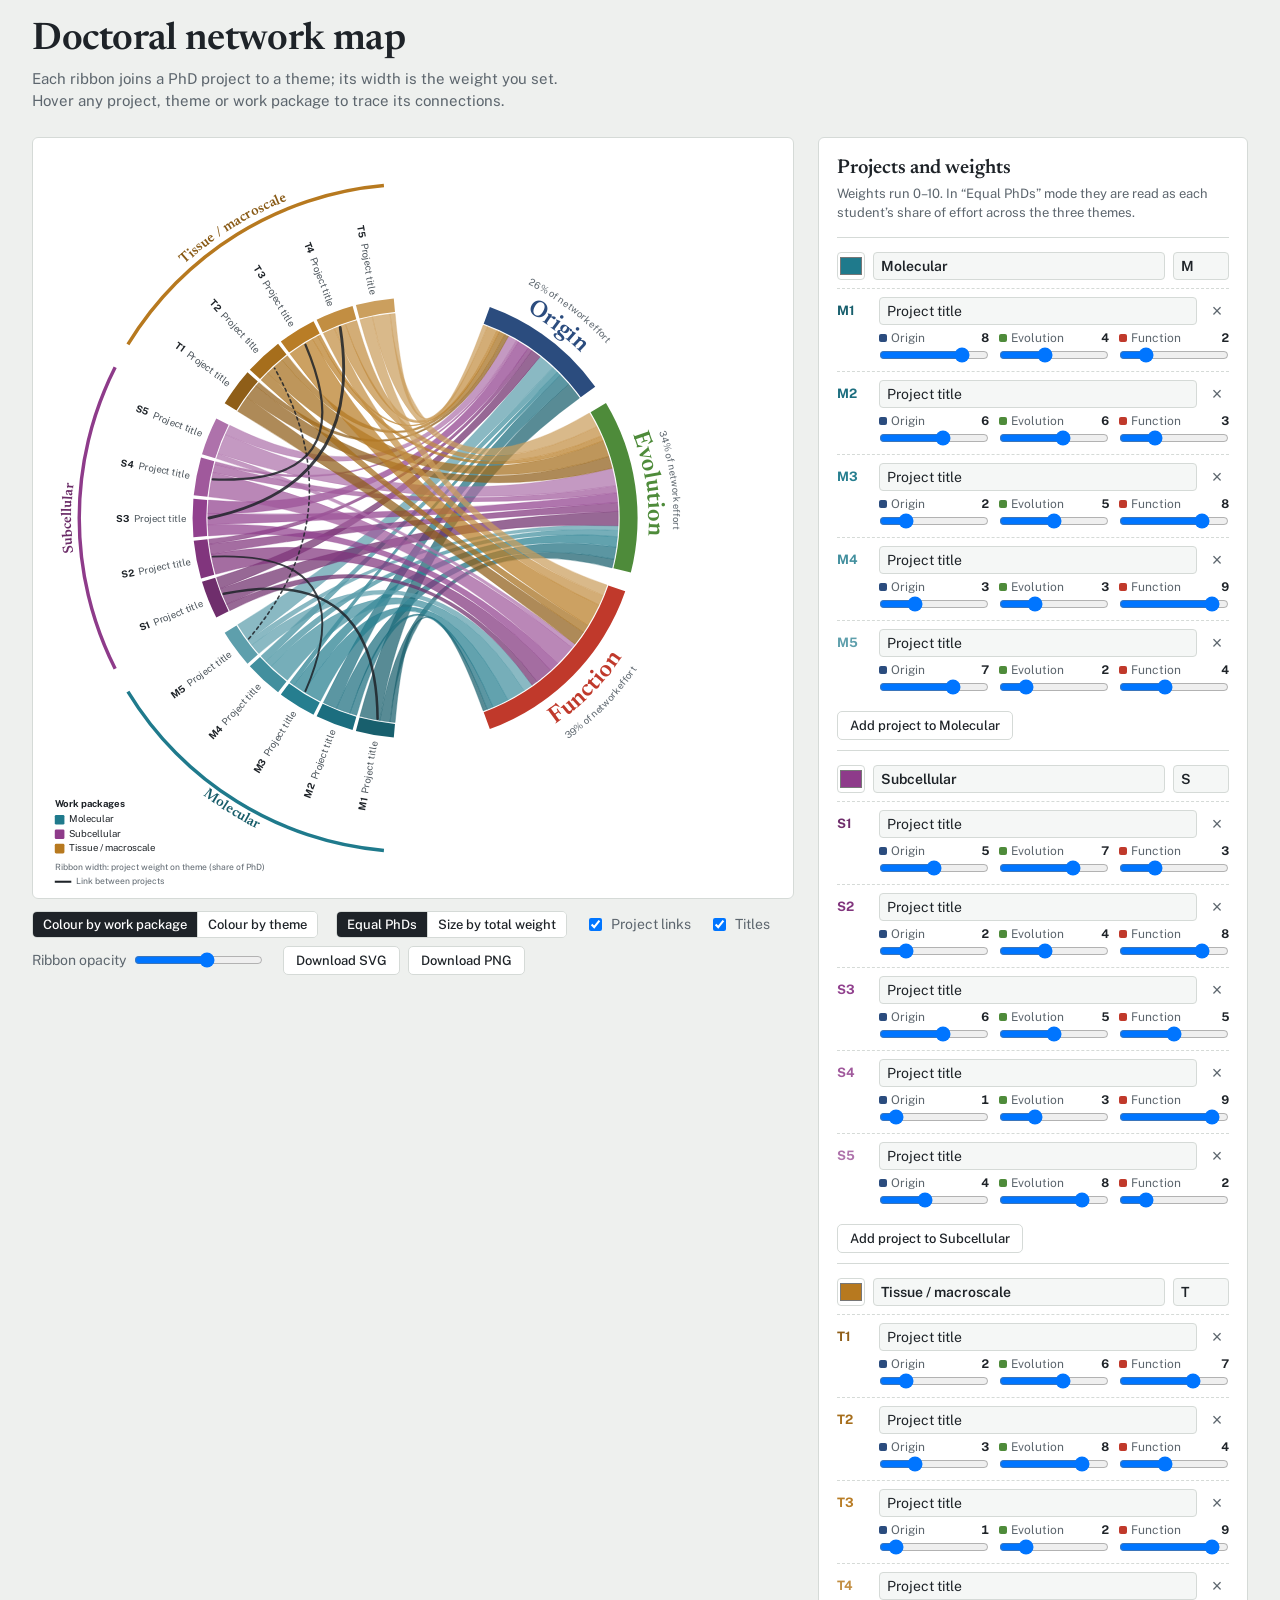
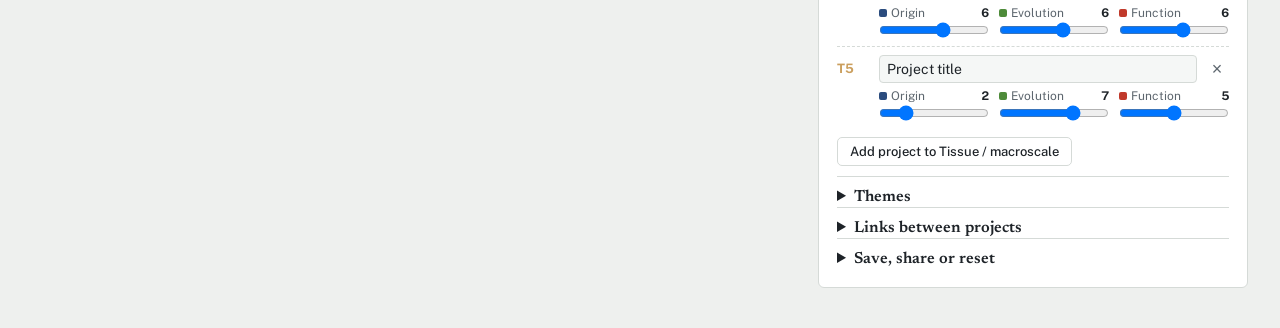
==== index.html @ f15df72b "Add PhD network map" ====
<!doctype html>
<html lang="en">
<head>
<meta charset="utf-8">
<meta name="viewport" content="width=device-width, initial-scale=1, viewport-fit=cover">
<title>Doctoral network map</title>
<link rel="preconnect" href="https://fonts.googleapis.com">
<link rel="preconnect" href="https://fonts.gstatic.com" crossorigin>
<link href="https://fonts.googleapis.com/css2?family=Newsreader:opsz,wght@6..72,500;6..72,600&family=Public+Sans:wght@400;500;600;700&display=swap" rel="stylesheet">
<style>
:root{
  box-sizing:border-box;
  padding-top:env(safe-area-inset-top,0px);
  padding-bottom:env(safe-area-inset-bottom,0px);
  --bg:#EEF0EE; --panel:#FFFFFF; --ink:#1E2328; --muted:#5D666E; --line:#D5DAD7;
  --field:#F5F7F6; --accent:#0E6E78; --plate:#FFFFFF;
  --sans:"Public Sans",system-ui,-apple-system,"Segoe UI",Arial,sans-serif;
  --serif:"Newsreader",Georgia,"Times New Roman",serif;
}
@media (prefers-color-scheme: dark){
  :root:not([data-theme="light"]){
    --bg:#15191C; --panel:#1E2428; --ink:#E7ECEA; --muted:#9AA5A8; --line:#343D42;
    --field:#262D32; --accent:#5FC2CB;
  }
}
:root[data-theme="dark"]{
  --bg:#15191C; --panel:#1E2428; --ink:#E7ECEA; --muted:#9AA5A8; --line:#343D42;
  --field:#262D32; --accent:#5FC2CB;
}
html{scroll-padding-top:env(safe-area-inset-top,0px)}
*,*::before,*::after{box-sizing:inherit}
body{margin:0;background:var(--bg);color:var(--ink);font:15px/1.5 var(--sans)}
.wrap{max-width:1500px;margin:0 auto;padding:20px clamp(12px,3vw,32px) 40px;
  display:grid;grid-template-columns:minmax(0,1fr) 430px;gap:24px;align-items:start}
@media (max-width:1050px){.wrap{grid-template-columns:minmax(0,1fr)}}
header{grid-column:1/-1;display:flex;flex-wrap:wrap;align-items:end;justify-content:space-between;gap:12px 24px}
h1{font:600 clamp(26px,3.4vw,38px)/1.1 var(--serif);margin:0;letter-spacing:-.01em}
header p{margin:6px 0 0;color:var(--muted);max-width:62ch}
.figure-col{position:sticky;top:calc(12px + env(safe-area-inset-top,0px))}
@media (max-width:1050px){.figure-col{position:static}}
.plate{background:var(--plate);border:1px solid var(--line);border-radius:6px;padding:8px;color:#1E2328}
.plate svg{display:block;width:100%;height:auto;max-height:calc(100vh - 150px)}
@media (max-width:1050px){.plate svg{max-height:none}}
.toolbar{display:flex;flex-wrap:wrap;gap:8px 18px;align-items:center;margin-top:12px;font-size:14px}
.seg{display:inline-flex;border:1px solid var(--line);border-radius:5px;overflow:hidden}
.seg button{border:0;background:var(--panel);color:var(--ink);padding:5px 10px;font:500 13px var(--sans);cursor:pointer}
.seg button+button{border-left:1px solid var(--line)}
.seg button[aria-pressed="true"]{background:var(--ink);color:var(--panel)}
.toolbar label{display:inline-flex;align-items:center;gap:6px;color:var(--muted)}
.btn{border:1px solid var(--line);background:var(--panel);color:var(--ink);border-radius:5px;padding:6px 12px;font:500 13px var(--sans);cursor:pointer}
.btn:hover{border-color:var(--ink)}
.btn.primary{background:var(--ink);color:var(--panel);border-color:var(--ink)}
button:focus-visible,input:focus-visible,select:focus-visible,textarea:focus-visible{outline:2px solid var(--accent);outline-offset:2px}

aside{background:var(--panel);border:1px solid var(--line);border-radius:6px;padding:18px}
aside h2{font:600 20px/1.2 var(--serif);margin:0 0 4px}
aside .hint{color:var(--muted);font-size:13px;margin:0 0 14px}
.wp{border-top:1px solid var(--line);padding:14px 0 6px}
.wp-head{display:grid;grid-template-columns:28px 1fr 56px;gap:8px;align-items:center;margin-bottom:8px}
input[type=color]{width:28px;height:28px;padding:0;border:1px solid var(--line);border-radius:4px;background:none;cursor:pointer}
input[type=text],select,textarea{width:100%;background:var(--field);border:1px solid var(--line);color:var(--ink);border-radius:4px;padding:5px 7px;font:14px var(--sans)}
.wp-head input[type=text]{font-weight:600}
.proj{display:grid;grid-template-columns:34px 1fr 24px;gap:4px 8px;align-items:center;padding:8px 0;border-top:1px dashed var(--line)}
.proj .code{font-weight:700;font-size:13px}
.proj .x{border:0;background:none;color:var(--muted);cursor:pointer;font-size:18px;line-height:1;padding:0}
.proj .x:hover{color:var(--ink)}
.weights{grid-column:2/4;display:grid;grid-template-columns:repeat(3,1fr);gap:10px}
.w{display:grid;grid-template-columns:1fr auto;align-items:center;gap:0 6px;font-size:12px;color:var(--muted)}
.w input{grid-column:1/-1;width:100%;margin:0}
.w b{color:var(--ink);font-variant-numeric:tabular-nums}
.w .sw{display:inline-block;width:8px;height:8px;border-radius:2px;margin-right:4px;vertical-align:0}
.add{margin:8px 0 4px}
details{border-top:1px solid var(--line);padding:12px 0 2px}
summary{cursor:pointer;font:600 16px var(--serif)}
.themes{display:grid;gap:8px;margin-top:10px}
.themes .row{display:grid;grid-template-columns:28px 1fr;gap:8px;align-items:center}
.links{display:grid;gap:8px;margin-top:10px}
.links .row{display:grid;grid-template-columns:1fr 1fr 64px 24px;gap:6px;align-items:center}
.links .row input[type=range]{width:100%}
textarea{min-height:110px;font:12px/1.4 ui-monospace,Menlo,Consolas,monospace;margin-top:8px}
.actions{display:flex;flex-wrap:wrap;gap:8px;margin-top:10px}
.note{font-size:13px;color:var(--muted);min-height:1.4em;margin-top:6px}

#tip{position:fixed;pointer-events:none;background:#1E2328;color:#fff;font:13px/1.4 var(--sans);padding:6px 9px;border-radius:4px;opacity:0;transition:opacity .12s;z-index:9;max-width:260px}
#fig .rib,#fig .link{transition:opacity .15s}
#fig.focus .rib{opacity:.06!important}
#fig.focus .rib.on{opacity:.92!important}
#fig.focus .link{opacity:.1}
#fig.focus .link.on{opacity:1}
#fig.focus .trk{opacity:.35}
#fig.focus .trk.on{opacity:1}
#fig [data-p],#fig [data-t],#fig [data-wp]{cursor:pointer}
@media (prefers-reduced-motion:reduce){#fig .rib,#fig .link,#tip{transition:none}}
</style>
</head>
<body>
<div class="wrap">
  <header>
    <div>
      <h1 id="h1">Doctoral network map</h1>
      <p>Each ribbon joins a PhD project to a theme; its width is the weight you set. Hover any project, theme or work package to trace its connections.</p>
    </div>
  </header>

  <div class="figure-col">
    <div class="plate"><svg id="fig" viewBox="-540 -540 1080 1080" role="img" aria-label="Circular map of PhD projects, work packages and themes"></svg></div>
    <div class="toolbar">
      <span class="seg" role="group" aria-label="Colour ribbons by">
        <button data-color="wp">Colour by work package</button><button data-color="theme">Colour by theme</button>
      </span>
      <span class="seg" role="group" aria-label="Project arc size">
        <button data-size="equal" title="Every PhD gets the same arc; weights become shares">Equal PhDs</button><button data-size="total" title="Arc length grows with total weight">Size by total weight</button>
      </span>
      <label><input type="checkbox" id="optLinks"> Project links</label>
      <label><input type="checkbox" id="optTitles"> Titles</label>
      <label>Ribbon opacity <input type="range" id="optOpacity" min="0.3" max="1" step="0.05"></label>
      <span class="actions" style="margin:0">
        <button class="btn" id="dlSvg" hidden>Download SVG</button>
        <button class="btn" id="dlPng" hidden>Download PNG</button>
      </span>
    </div>
    <div class="note" id="dlNote"></div>
  </div>

  <aside>
    <h2>Projects and weights</h2>
    <p class="hint">Weights run 0–10. In “Equal PhDs” mode they are read as each student’s share of effort across the three themes.</p>
    <div id="wps"></div>

    <details>
      <summary>Themes</summary>
      <div class="themes" id="themes"></div>
    </details>

    <details>
      <summary>Links between projects</summary>
      <p class="hint" style="margin-top:8px">Shared methods, co-supervision or data exchange. Drawn as dark lines across the circle.</p>
      <div class="links" id="links"></div>
      <button class="btn add" id="addLink">Add link</button>
    </details>

    <details>
      <summary>Save, share or reset</summary>
      <p class="hint" style="margin-top:8px">Your edits are kept in this browser. To move them elsewhere, copy the settings below and paste them into another copy.</p>
      <textarea id="json" spellcheck="false" aria-label="Settings as JSON"></textarea>
      <div class="actions">
        <button class="btn" id="copyJson">Copy settings</button>
        <button class="btn primary" id="loadJson">Load pasted settings</button>
        <button class="btn" id="reset">Reset to example</button>
      </div>
      <div class="note" id="jsonNote"></div>
    </details>
  </aside>
</div>
<div id="tip"></div>

<script>
(function(){
const KEY='phd-network-map-v1';
let uid=0; const nid=p=>p+(Date.now().toString(36))+(uid++);

function example(){
  const wps=[
    {id:'wpM',name:'Molecular',code:'M',color:'#1F7A8C'},
    {id:'wpS',name:'Subcellular',code:'S',color:'#8E3B8A'},
    {id:'wpT',name:'Tissue / macroscale',code:'T',color:'#B7791F'}
  ];
  const W={wpM:[[8,4,2],[6,6,3],[2,5,8],[3,3,9],[7,2,4]],
           wpS:[[5,7,3],[2,4,8],[6,5,5],[1,3,9],[4,8,2]],
           wpT:[[2,6,7],[3,8,4],[1,2,9],[6,6,6],[2,7,5]]};
  const projects=[];
  wps.forEach(wp=>W[wp.id].forEach((w,i)=>projects.push({id:wp.id+'p'+i,wp:wp.id,title:'Project title',w:w.slice()})));
  const L=[['wpMp0','wpSp0',6],['wpMp2','wpSp1',4],['wpSp2','wpTp3',7],['wpMp4','wpTp1',3],['wpSp3','wpTp2',5]];
  return {
    themes:[{name:'Origin',color:'#2B4C7E'},{name:'Evolution',color:'#4E8B3A'},{name:'Function',color:'#C0392B'}],
    wps, projects,
    links:L.map((l,i)=>({id:'l'+i,a:l[0],b:l[1],s:l[2]})),
    opts:{colorBy:'wp',sizing:'equal',showLinks:true,showTitles:true,opacity:0.72}
  };
}
function load(){try{const s=localStorage.getItem(KEY);if(s){const o=JSON.parse(s);if(valid(o))return o;}}catch(e){}return example();}
function valid(o){return o&&Array.isArray(o.themes)&&o.themes.length===3&&Array.isArray(o.wps)&&Array.isArray(o.projects)&&Array.isArray(o.links)&&o.opts;}
let S=load();
function save(){try{localStorage.setItem(KEY,JSON.stringify(S));}catch(e){}}

const esc=s=>String(s).replace(/[&<>"']/g,c=>({'&':'&amp;','<':'&lt;','>':'&gt;','"':'&quot;',"'":'&#39;'}[c]));
const rad=d=>d*Math.PI/180;
const pt=(a,r)=>[r*Math.sin(a),-r*Math.cos(a)];
const f=n=>n.toFixed(2);

function shade(hex,t){ // t in [-1,1]: negative darker, positive lighter
  const n=parseInt(hex.slice(1),16);let r=n>>16,g=n>>8&255,b=n&255;
  const m=t<0?0:255,k=Math.abs(t);
  r=Math.round(r+(m-r)*k);g=Math.round(g+(m-g)*k);b=Math.round(b+(m-b)*k);
  return '#'+((1<<24)+(r<<16)+(g<<8)+b).toString(16).slice(1);
}
function codeOf(p){const wp=S.wps.find(w=>w.id===p.wp);const list=S.projects.filter(q=>q.wp===p.wp);return (wp?wp.code:'?')+(list.indexOf(p)+1);}
function projColor(p){const list=S.projects.filter(q=>q.wp===p.wp);const i=list.indexOf(p),n=list.length;const wp=S.wps.find(w=>w.id===p.wp);
  const t=n>1?(-0.22+0.5*i/(n-1)):0;return shade(wp.color,t);}

function annulus(a0,a1,r0,r1){
  const L=(a1-a0)>Math.PI?1:0;const p0=pt(a0,r1),p1=pt(a1,r1),p2=pt(a1,r0),p3=pt(a0,r0);
  return `M${f(p0[0])},${f(p0[1])}A${r1},${r1} 0 ${L} 1 ${f(p1[0])},${f(p1[1])}L${f(p2[0])},${f(p2[1])}A${r0},${r0} 0 ${L} 0 ${f(p3[0])},${f(p3[1])}Z`;
}
function ribbon(r,s0,s1,t0,t1){
  const a=pt(s0,r),b=pt(s1,r),c=pt(t0,r),d=pt(t1,r);
  const Ls=(s1-s0)>Math.PI?1:0,Lt=(t1-t0)>Math.PI?1:0;
  return `M${f(a[0])},${f(a[1])}A${r},${r} 0 ${Ls} 1 ${f(b[0])},${f(b[1])}Q0,0 ${f(c[0])},${f(c[1])}A${r},${r} 0 ${Lt} 1 ${f(d[0])},${f(d[1])}Q0,0 ${f(a[0])},${f(a[1])}Z`;
}
function arcPath(a0,a1,r){ // for textPath; flips on lower half so text reads upright
  const mid=(a0+a1)/2;const flip=mid>Math.PI/2&&mid<Math.PI*1.5;
  const L=(a1-a0)>Math.PI?1:0;
  if(!flip){const p=pt(a0,r),q=pt(a1,r);return {d:`M${f(p[0])},${f(p[1])}A${r},${r} 0 ${L} 1 ${f(q[0])},${f(q[1])}`,flip};}
  const p=pt(a1,r),q=pt(a0,r);return {d:`M${f(p[0])},${f(p[1])}A${r},${r} 0 ${L} 0 ${f(q[0])},${f(q[1])}`,flip};
}

/* ---------- figure ---------- */
const R=300, TRK=20;
const FONT='Public Sans, Helvetica, Arial, sans-serif', SERIF='Newsreader, Georgia, serif';
function build(){
  const O=S.opts, T=S.themes;
  const projs=[];S.wps.forEach(wp=>S.projects.filter(p=>p.wp===wp.id).forEach(p=>projs.push(p)));
  // values per project per theme
  const vals=projs.map(p=>{const s=p.w.reduce((a,b)=>a+b,0);
    return O.sizing==='equal'?p.w.map(x=>s>0?x/s:0):p.w.slice();});
  const sizes=projs.map((p,i)=>{const s=vals[i].reduce((a,b)=>a+b,0);return s;});
  const mean=sizes.length?sizes.reduce((a,b)=>a+b,0)/sizes.length:1;
  const disp=sizes.map(s=>O.sizing==='equal'?1:Math.max(s,0.15*(mean||1)));

  // project side: 185°→355°
  const P0=rad(185),P1=rad(355),pg=rad(0.9),wg=rad(4.5);
  const nW=S.wps.filter(w=>projs.some(p=>p.wp===w.id)).length;
  let gaps=0;projs.forEach((p,i)=>{if(i>0)gaps+=(p.wp!==projs[i-1].wp)?wg:pg;});
  const kp=projs.length?(P1-P0-gaps)/disp.reduce((a,b)=>a+b,0):0;
  let a=P0;const pa=[];
  projs.forEach((p,i)=>{if(i>0)a+=(p.wp!==projs[i-1].wp)?wg:pg;pa.push([a,a+disp[i]*kp]);a+=disp[i]*kp;});

  // theme side: 20°→160°
  const T0=rad(20),T1=rad(160),tg=rad(5);
  const tTot=[0,1,2].map(j=>vals.reduce((s,v)=>s+v[j],0));
  const tDisp=tTot.map(x=>Math.max(x,0.05*(tTot.reduce((a,b)=>a+b,0)||1)));
  const kt=(T1-T0-2*tg)/tDisp.reduce((a,b)=>a+b,0);
  let b=T0;const ta=tDisp.map(x=>{const r=[b,b+x*kt];b+=x*kt+tg;return r;});
  const kts=tTot.map((x,j)=>x>0?(ta[j][1]-ta[j][0])/x:0);

  let out=`<rect x="-540" y="-540" width="1080" height="1080" fill="#FFFFFF"/>`;
  // ribbons: within a project, go Function→Origin (reverse) ; within a theme, last project first
  const tCur=ta.map(x=>x[0]);
  const ribs=[];
  // theme positions: iterate projects in reverse
  const tPos={};
  for(let i=projs.length-1;i>=0;i--){for(let j=0;j<3;j++){const v=vals[i][j];if(v<=0)continue;const w=v*kts[j];tPos[i+'_'+j]=[tCur[j],tCur[j]+w];tCur[j]+=w;}}
  projs.forEach((p,i)=>{
    const sz=sizes[i]; const span=pa[i][1]-pa[i][0];
    const ks=sz>0?(O.sizing==='equal'?span:span*Math.min(1,sz/disp[i]))/sz:0;
    let s=pa[i][0];
    for(let j=2;j>=0;j--){const v=vals[i][j];if(v<=0)continue;const w=v*ks;
      const t=tPos[i+'_'+j];
      const col=O.colorBy==='wp'?projColor(p):T[j].color;
      ribs.push(`<path class="rib" data-p="${p.id}" data-t="${j}" data-wpr="${p.wp}" data-r="${i}_${j}" d="${ribbon(R-2,s,s+w,t[0],t[1])}" fill="${col}" fill-opacity="${O.opacity}" stroke="${col}" stroke-opacity="${Math.min(1,O.opacity+0.15)}" stroke-width="0.5"/>`);
      s+=w;}
  });
  out+=`<g>${ribs.join('')}</g>`;

  // links
  if(O.showLinks){
    const mid={};projs.forEach((p,i)=>mid[p.id]=(pa[i][0]+pa[i][1])/2);
    out+='<g fill="none">'+S.links.filter(l=>mid[l.a]!=null&&mid[l.b]!=null&&l.a!==l.b).map(l=>{
      const p=pt(mid[l.a],R-4),q=pt(mid[l.b],R-4),m=(mid[l.a]+mid[l.b])/2,c=pt(m,R*0.28);
      return `<path class="link" data-l="${l.id}" data-pa="${l.a}" data-pb="${l.b}" d="M${f(p[0])},${f(p[1])}Q${f(c[0])},${f(c[1])} ${f(q[0])},${f(q[1])}" stroke="#1E2328" stroke-width="${f(1+l.s*0.45)}" stroke-linecap="round" stroke-dasharray="${l.s<4?'4 5':'none'}" opacity="0.85"/>`;}).join('')+'</g>';
  }

  // project tracks + labels
  projs.forEach((p,i)=>{
    const [a0,a1]=pa[i];const col=projColor(p);const m=(a0+a1)/2;
    out+=`<path class="trk" data-p="${p.id}" d="${annulus(a0,a1,R,R+TRK)}" fill="${col}"/>`;
    const deg=m*180/Math.PI;const left=m>Math.PI;
    const title=p.title.length>28?p.title.slice(0,27)+'…':p.title;
    const txt=`<tspan font-weight="700">${esc(codeOf(p))}</tspan>${O.showTitles&&title?`<tspan dx="7" fill="#4A535A">${esc(title)}</tspan>`:''}`;
    out+=`<text data-p="${p.id}" transform="rotate(${f(deg-90)}) translate(${R+TRK+10},0)${left?' rotate(180)':''}" text-anchor="${left?'end':'start'}" dominant-baseline="central" font-family="${FONT}" font-size="14" fill="#1E2328">${txt}</text>`;
  });
  // WP brackets
  S.wps.forEach((wp,k)=>{
    const idx=projs.map((p,i)=>p.wp===wp.id?i:-1).filter(i=>i>=0);if(!idx.length)return;
    const a0=pa[idx[0]][0],a1=pa[idx[idx.length-1]][1];const rb=O.showTitles?482:395;
    out+=`<path class="trk" data-wp="${wp.id}" d="${annulus(a0,a1,rb,rb+5)}" fill="${wp.color}"/>`;
    const ap=arcPath(a0,a1,rb+(arcPath(a0,a1,rb).flip?22:14));
    out+=`<path id="wpl${k}" d="${ap.d}" fill="none"/><text data-wp="${wp.id}" font-family="${SERIF}" font-size="21" font-weight="600" fill="${shade(wp.color,-0.25)}"><textPath href="#wpl${k}" startOffset="50%" text-anchor="middle">${esc(wp.name)}</textPath></text>`;
  });
  // theme tracks
  ta.forEach(([a0,a1],j)=>{
    out+=`<path class="trk" data-t="${j}" d="${annulus(a0,a1,R,R+TRK+6)}" fill="${T[j].color}"/>`;
    const ap=arcPath(a0,a1,R+TRK+(arcPath(a0,a1,1).flip?44:22));
    out+=`<path id="thl${j}" d="${ap.d}" fill="none"/><text data-t="${j}" font-family="${SERIF}" font-size="34" font-weight="600" fill="${T[j].color}"><textPath href="#thl${j}" startOffset="50%" text-anchor="middle">${esc(T[j].name)}</textPath></text>`;
    // share label
    const tot=tTot.reduce((x,y)=>x+y,0);
    const ap2=arcPath(a0,a1,R+TRK+(arcPath(a0,a1,1).flip?72:58));
    out+=`<path id="ths${j}" d="${ap2.d}" fill="none"/><text font-family="${FONT}" font-size="14" fill="#5D666E"><textPath href="#ths${j}" startOffset="50%" text-anchor="middle">${tot?Math.round(100*tTot[j]/tot):0}% of network effort</textPath></text>`;
  });
  // legend
  let ly=420;
  out+=`<g font-family="${FONT}" font-size="14" fill="#1E2328">`;
  out+=`<text x="-520" y="${ly}" font-weight="700">${O.colorBy==='wp'?'Work packages':'Themes'}</text>`;
  (O.colorBy==='wp'?S.wps.map(w=>[w.color,w.name]):T.map(t=>[t.color,t.name])).forEach((it,i)=>{
    const y=ly+22+i*21;out+=`<rect x="-520" y="${y-11}" width="14" height="14" rx="2" fill="${it[0]}"/><text x="-499" y="${y}">${esc(it[1])}</text>`;});
  const ny=ly+22+3*21+6;
  out+=`<text x="-520" y="${ny}" fill="#5D666E" font-size="12.5">Ribbon width: project weight on theme${O.sizing==='equal'?' (share of PhD)':''}</text>`;
  if(O.showLinks&&S.links.length)out+=`<line x1="-520" x2="-496" y1="${ny+17}" y2="${ny+17}" stroke="#1E2328" stroke-width="3"/><text x="-489" y="${ny+21}" fill="#5D666E" font-size="12.5">Link between projects</text>`;
  out+='</g>';
  return out;
}
const fig=document.getElementById('fig');
function draw(){fig.innerHTML=build();}

/* ---------- hover ---------- */
const tip=document.getElementById('tip');
function clearFocus(){fig.classList.remove('focus');fig.querySelectorAll('.on').forEach(e=>e.classList.remove('on'));tip.style.opacity=0;}
fig.addEventListener('mouseover',e=>{
  const el=e.target.closest('[data-p],[data-t],[data-wp],[data-l]');if(!el){clearFocus();return;}
  clearFocus();fig.classList.add('focus');
  const on=sel=>fig.querySelectorAll(sel).forEach(x=>x.classList.add('on'));
  let html='';
  if(el.classList.contains('rib')){
    const p=S.projects.find(q=>q.id===el.dataset.p),j=+el.dataset.t,s=p.w.reduce((a,b)=>a+b,0);
    el.classList.add('on');on(`.trk[data-p="${p.id}"]`);on(`.trk[data-t="${j}"]`);
    html=`<b>${esc(codeOf(p))}</b> ${esc(p.title)}<br>${esc(S.themes[j].name)}: weight ${p.w[j]} (${s?Math.round(100*p.w[j]/s):0}% of this PhD)`;
  }else if(el.dataset.l){
    const l=S.links.find(x=>x.id===el.dataset.l);el.classList.add('on');on(`.trk[data-p="${l.a}"],.trk[data-p="${l.b}"]`);
    const A=S.projects.find(q=>q.id===l.a),B=S.projects.find(q=>q.id===l.b);
    html=`Link <b>${esc(codeOf(A))}</b> – <b>${esc(codeOf(B))}</b>, strength ${l.s}`;
  }else if(el.dataset.p){
    const id=el.dataset.p,p=S.projects.find(q=>q.id===id);
    on(`[data-p="${id}"]`);on(`.link[data-pa="${id}"],.link[data-pb="${id}"]`);
    S.links.forEach(l=>{if(l.a===id)on(`.trk[data-p="${l.b}"]`);if(l.b===id)on(`.trk[data-p="${l.a}"]`);});
    html=`<b>${esc(codeOf(p))}</b> ${esc(p.title)}<br>`+S.themes.map((t,j)=>`${esc(t.name)} ${p.w[j]}`).join(', ');
  }else if(el.dataset.t!=null){
    const j=el.dataset.t;on(`[data-t="${j}"]`);fig.querySelectorAll(`.rib[data-t="${j}"]`).forEach(r=>on(`.trk[data-p="${r.dataset.p}"]`));
    html=`<b>${esc(S.themes[j].name)}</b>`;
  }else if(el.dataset.wp){
    const id=el.dataset.wp;on(`[data-wp="${id}"]`);on(`.rib[data-wpr="${id}"]`);S.projects.filter(p=>p.wp===id).forEach(p=>on(`.trk[data-p="${p.id}"]`));
    html=`<b>${esc(S.wps.find(w=>w.id===id).name)}</b>`;
  }
  if(html){tip.innerHTML=html;tip.style.opacity=1;}
});
fig.addEventListener('mousemove',e=>{const w=tip.offsetWidth;tip.style.left=Math.min(e.clientX+14,innerWidth-w-8)+'px';tip.style.top=(e.clientY+14)+'px';});
fig.addEventListener('mouseleave',clearFocus);

/* ---------- editor ---------- */
const wpsEl=document.getElementById('wps');
function renderEditor(){
  wpsEl.innerHTML=S.wps.map(wp=>{
    const ps=S.projects.filter(p=>p.wp===wp.id);
    return `<section class="wp" data-wpid="${wp.id}">
      <div class="wp-head">
        <input type="color" value="${wp.color}" data-k="wpcolor" aria-label="Colour for ${esc(wp.name)}">
        <input type="text" value="${esc(wp.name)}" data-k="wpname" aria-label="Work package name">
        <input type="text" value="${esc(wp.code)}" data-k="wpcode" maxlength="3" aria-label="Short code" title="Short code used for project labels">
      </div>
      ${ps.map((p,i)=>`<div class="proj" data-pid="${p.id}">
        <span class="code" style="color:${projColor(p)}">${esc(wp.code)}${i+1}</span>
        <input type="text" value="${esc(p.title)}" data-k="title" aria-label="Title of ${esc(wp.code)}${i+1}">
        <button class="x" data-k="del" aria-label="Remove ${esc(wp.code)}${i+1}" title="Remove project">×</button>
        <div class="weights">${S.themes.map((t,j)=>`<label class="w"><span><i class="sw" style="background:${t.color}"></i>${esc(t.name)}</span><b>${p.w[j]}</b><input type="range" min="0" max="10" step="1" value="${p.w[j]}" data-k="w" data-j="${j}"></label>`).join('')}</div>
      </div>`).join('')}
      <button class="btn add" data-k="add">Add project to ${esc(wp.name)}</button>
    </section>`;}).join('');
  document.getElementById('themes').innerHTML=S.themes.map((t,j)=>`<div class="row"><input type="color" value="${t.color}" data-tc="${j}" aria-label="Colour for ${esc(t.name)}"><input type="text" value="${esc(t.name)}" data-tn="${j}" aria-label="Theme name"></div>`).join('');
  renderLinks();syncToolbar();syncJson();
}
function projOptions(sel){
  return S.wps.map(wp=>`<optgroup label="${esc(wp.name)}">`+S.projects.filter(p=>p.wp===wp.id).map(p=>`<option value="${p.id}"${p.id===sel?' selected':''}>${esc(codeOf(p))}${p.title&&p.title!=='Project title'?' '+esc(p.title.slice(0,22)):''}</option>`).join('')+'</optgroup>').join('');
}
function renderLinks(){
  document.getElementById('links').innerHTML=S.links.length?S.links.map(l=>`<div class="row" data-lid="${l.id}">
    <select data-k="a" aria-label="From project">${projOptions(l.a)}</select>
    <select data-k="b" aria-label="To project">${projOptions(l.b)}</select>
    <input type="range" min="1" max="10" value="${l.s}" data-k="s" aria-label="Link strength" title="Strength ${l.s}">
    <button class="x btn" style="padding:2px 6px" data-k="dl" aria-label="Remove link">×</button></div>`).join(''):'<p class="hint" style="margin:0">No links yet. Add one to show a shared method or co-supervision.</p>';
}
function changed(redrawEditor){save();draw();if(redrawEditor)renderEditor();else syncJson();}

wpsEl.addEventListener('input',e=>{
  const t=e.target,k=t.dataset.k;const sec=t.closest('.wp');if(!sec)return;
  const wp=S.wps.find(w=>w.id===sec.dataset.wpid);
  if(k==='wpname')wp.name=t.value;
  else if(k==='wpcode')wp.code=t.value.trim()||'?';
  else if(k==='wpcolor')wp.color=t.value;
  else{const row=t.closest('.proj');const p=S.projects.find(q=>q.id===row.dataset.pid);
    if(k==='title')p.title=t.value;
    if(k==='w'){p.w[+t.dataset.j]=+t.value;t.previousElementSibling.textContent=t.value;}}
  changed(false);
});
wpsEl.addEventListener('change',e=>{const k=e.target.dataset.k;if(k==='wpcode'||k==='wpcolor'||k==='wpname')renderEditor();});
wpsEl.addEventListener('click',e=>{
  const t=e.target.closest('[data-k]');if(!t)return;const k=t.dataset.k;
  if(k==='add'){const wpid=t.closest('.wp').dataset.wpid;S.projects.push({id:nid('p'),wp:wpid,title:'Project title',w:[5,5,5]});changed(true);}
  if(k==='del'){const id=t.closest('.proj').dataset.pid;S.projects=S.projects.filter(p=>p.id!==id);S.links=S.links.filter(l=>l.a!==id&&l.b!==id);changed(true);}
});
document.getElementById('themes').addEventListener('input',e=>{
  const t=e.target;if(t.dataset.tn!=null)S.themes[+t.dataset.tn].name=t.value;if(t.dataset.tc!=null)S.themes[+t.dataset.tc].color=t.value;changed(false);});
document.getElementById('themes').addEventListener('change',()=>renderEditor());
const linksEl=document.getElementById('links');
linksEl.addEventListener('input',e=>{const t=e.target,row=t.closest('[data-lid]');if(!row)return;const l=S.links.find(x=>x.id===row.dataset.lid);
  if(t.dataset.k==='a')l.a=t.value;if(t.dataset.k==='b')l.b=t.value;if(t.dataset.k==='s'){l.s=+t.value;t.title='Strength '+t.value;}changed(false);});
linksEl.addEventListener('click',e=>{const t=e.target.closest('[data-k="dl"]');if(!t)return;const id=t.closest('[data-lid]').dataset.lid;S.links=S.links.filter(l=>l.id!==id);changed(true);});
document.getElementById('addLink').addEventListener('click',()=>{if(S.projects.length<2)return;S.links.push({id:nid('l'),a:S.projects[0].id,b:S.projects[S.projects.length-1].id,s:5});S.opts.showLinks=true;changed(true);});

/* ---------- toolbar ---------- */
function syncToolbar(){
  document.querySelectorAll('[data-color]').forEach(b=>b.setAttribute('aria-pressed',b.dataset.color===S.opts.colorBy));
  document.querySelectorAll('[data-size]').forEach(b=>b.setAttribute('aria-pressed',b.dataset.size===S.opts.sizing));
  document.getElementById('optLinks').checked=S.opts.showLinks;
  document.getElementById('optTitles').checked=S.opts.showTitles;
  document.getElementById('optOpacity').value=S.opts.opacity;
}
document.querySelectorAll('[data-color]').forEach(b=>b.addEventListener('click',()=>{S.opts.colorBy=b.dataset.color;syncToolbar();changed(false);}));
document.querySelectorAll('[data-size]').forEach(b=>b.addEventListener('click',()=>{S.opts.sizing=b.dataset.size;syncToolbar();changed(false);}));
document.getElementById('optLinks').addEventListener('change',e=>{S.opts.showLinks=e.target.checked;changed(false);});
document.getElementById('optTitles').addEventListener('change',e=>{S.opts.showTitles=e.target.checked;changed(false);});
document.getElementById('optOpacity').addEventListener('input',e=>{S.opts.opacity=+e.target.value;changed(false);});

/* ---------- JSON ---------- */
const jsonEl=document.getElementById('json'),jsonNote=document.getElementById('jsonNote');
function syncJson(){if(document.activeElement!==jsonEl)jsonEl.value=JSON.stringify(S,null,1);}
document.getElementById('copyJson').addEventListener('click',async()=>{
  jsonEl.value=JSON.stringify(S,null,1);
  try{await navigator.clipboard.writeText(jsonEl.value);jsonNote.textContent='Settings copied.';}
  catch(e){jsonEl.select();jsonNote.textContent='Select all text above and copy it.';}
});
document.getElementById('loadJson').addEventListener('click',()=>{
  try{const o=JSON.parse(jsonEl.value);if(!valid(o))throw 0;S=o;changed(true);jsonNote.textContent='Settings loaded.';}
  catch(e){jsonNote.textContent='These settings could not be read. Paste the full text copied from this page.';}
});
document.getElementById('reset').addEventListener('click',()=>{if(confirm('Replace all your projects and weights with the example?')){S=example();changed(true);jsonNote.textContent='Reset to the example.';}});

/* ---------- export ---------- */
function svgString(){
  clearFocus();
  return '<?xml version="1.0" encoding="UTF-8"?>\n<svg xmlns="http://www.w3.org/2000/svg" viewBox="-540 -540 1080 1080" width="1080" height="1080">'+build()+'</svg>';
}
const dlNote=document.getElementById('dlNote');
(function(){
  const bS=document.getElementById('dlSvg'),bP=document.getElementById('dlPng');bS.hidden=bP.hidden=false;
  const save=(name,blob)=>{const u=URL.createObjectURL(blob);const a=document.createElement('a');a.href=u;a.download=name;document.body.appendChild(a);a.click();a.remove();setTimeout(()=>URL.revokeObjectURL(u),2000);};
  bS.addEventListener('click',()=>save('phd-network-map.svg',new Blob([svgString()],{type:'image/svg+xml'})));
  bP.addEventListener('click',()=>{
    const img=new Image();
    img.onload=()=>{const c=document.createElement('canvas');c.width=c.height=3240;c.getContext('2d').drawImage(img,0,0,3240,3240);c.toBlob(b=>save('phd-network-map.png',b),'image/png');};
    img.onerror=()=>{dlNote.textContent='The PNG could not be drawn. Try the SVG download.';};
    img.src='data:image/svg+xml;charset=utf-8,'+encodeURIComponent(svgString());
  });
})();

draw();renderEditor();
})();
</script>
</body>
</html>
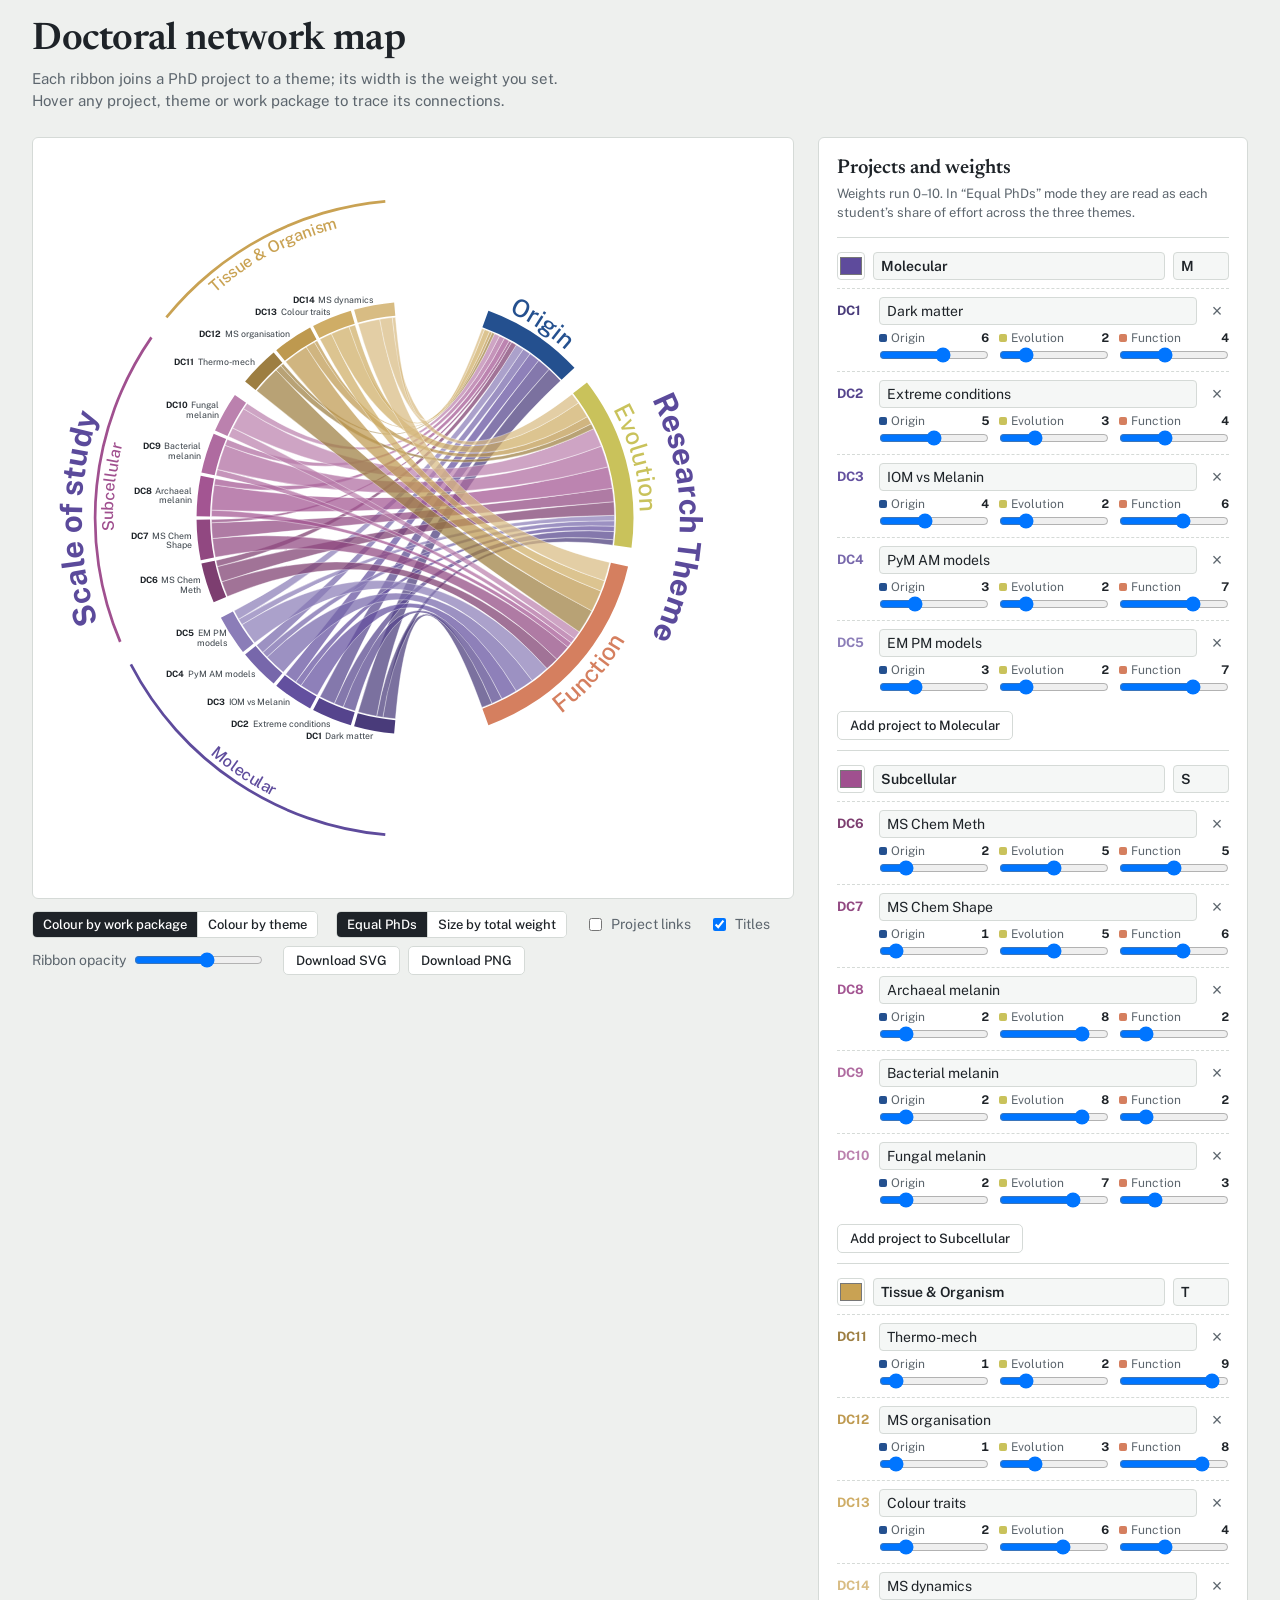
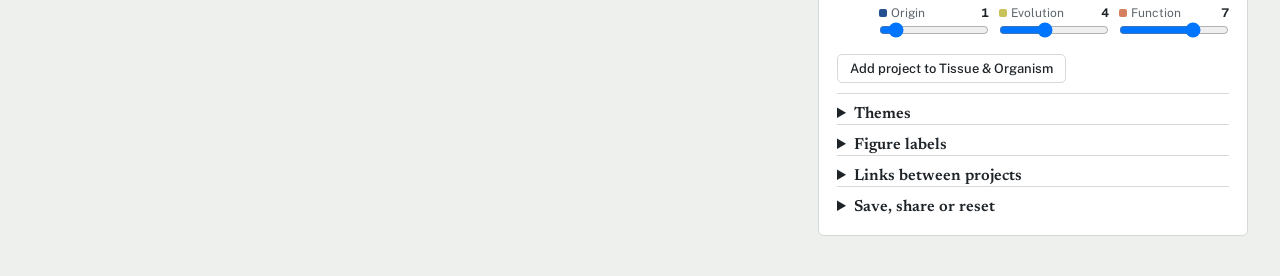
==== commit 8b500b5d: "Restyle network map to match revised figure - DC1–DC14 project codes numbered across work packages, " ====
--- a/index.html
+++ b/index.html
@@ -77,6 +77,10 @@
 .links{display:grid;gap:8px;margin-top:10px}
 .links .row{display:grid;grid-template-columns:1fr 1fr 64px 24px;gap:6px;align-items:center}
 .links .row input[type=range]{width:100%}
+.labels{display:grid;gap:9px;margin-top:10px}
+.labels label{display:grid;gap:3px;font-size:13px;color:var(--muted)}
+.labels label.chk{display:flex;align-items:center;gap:8px}
+.labels label.chk input[type=color]{flex:none}
 textarea{min-height:110px;font:12px/1.4 ui-monospace,Menlo,Consolas,monospace;margin-top:8px}
 .actions{display:flex;flex-wrap:wrap;gap:8px;margin-top:10px}
 .note{font-size:13px;color:var(--muted);min-height:1.4em;margin-top:6px}
@@ -103,7 +107,7 @@
   </header>
 
   <div class="figure-col">
-    <div class="plate"><svg id="fig" viewBox="-540 -540 1080 1080" role="img" aria-label="Circular map of PhD projects, work packages and themes"></svg></div>
+    <div class="plate"><svg id="fig" viewBox="-550 -550 1100 1100" role="img" aria-label="Circular map of PhD projects, work packages and themes"></svg></div>
     <div class="toolbar">
       <span class="seg" role="group" aria-label="Colour ribbons by">
         <button data-color="wp">Colour by work package</button><button data-color="theme">Colour by theme</button>
@@ -133,6 +137,23 @@
     </details>
 
     <details>
+      <summary>Figure labels</summary>
+      <div class="labels" id="labels">
+        <label>Project code prefix <input type="text" data-lb="prefix" maxlength="6"></label>
+        <label>Numbering
+          <select data-lb="numbering">
+            <option value="global">Run through all projects (DC1, DC2 …)</option>
+            <option value="wp">Restart in each work package (M1, S1 …)</option>
+          </select></label>
+        <label>Heading for project side <input type="text" data-lb="left"></label>
+        <label>Heading for theme side <input type="text" data-lb="right"></label>
+        <label class="chk"><input type="color" data-lb="color" aria-label="Heading colour"> Heading colour</label>
+        <label class="chk"><input type="checkbox" data-lo="showLegend"> Show legend</label>
+        <label class="chk"><input type="checkbox" data-lo="showShares"> Show each theme’s % of effort</label>
+      </div>
+    </details>
+
+    <details>
       <summary>Links between projects</summary>
       <p class="hint" style="margin-top:8px">Shared methods, co-supervision or data exchange. Drawn as dark lines across the circle.</p>
       <div class="links" id="links"></div>
@@ -156,29 +177,33 @@
 
 <script>
 (function(){
-const KEY='phd-network-map-v1';
+const KEY='phd-network-map-v2';
 let uid=0; const nid=p=>p+(Date.now().toString(36))+(uid++);
 
+const DEF_OPTS={colorBy:'wp',sizing:'equal',showLinks:false,showTitles:true,opacity:0.72,showLegend:false,showShares:false};
+const DEF_LABELS={prefix:'DC',numbering:'global',left:'Scale of study',right:'Research Theme',color:'#5B4A9B'};
 function example(){
   const wps=[
-    {id:'wpM',name:'Molecular',code:'M',color:'#1F7A8C'},
-    {id:'wpS',name:'Subcellular',code:'S',color:'#8E3B8A'},
-    {id:'wpT',name:'Tissue / macroscale',code:'T',color:'#B7791F'}
+    {id:'wpM',name:'Molecular',code:'M',color:'#5E4B9C'},
+    {id:'wpS',name:'Subcellular',code:'S',color:'#A0508F'},
+    {id:'wpT',name:'Tissue & Organism',code:'T',color:'#C9A253'}
   ];
-  const W={wpM:[[8,4,2],[6,6,3],[2,5,8],[3,3,9],[7,2,4]],
-           wpS:[[5,7,3],[2,4,8],[6,5,5],[1,3,9],[4,8,2]],
-           wpT:[[2,6,7],[3,8,4],[1,2,9],[6,6,6],[2,7,5]]};
+  // [title, Origin, Evolution, Function] — weights are placeholders estimated from the reference figure
+  const P={
+    wpM:[['Dark matter',6,2,4],['Extreme conditions',5,3,4],['IOM vs Melanin',4,2,6],['PyM AM models',3,2,7],['EM PM models',3,2,7]],
+    wpS:[['MS Chem Meth',2,5,5],['MS Chem Shape',1,5,6],['Archaeal melanin',2,8,2],['Bacterial melanin',2,8,2],['Fungal melanin',2,7,3]],
+    wpT:[['Thermo-mech',1,2,9],['MS organisation',1,3,8],['Colour traits',2,6,4],['MS dynamics',1,4,7]]
+  };
   const projects=[];
-  wps.forEach(wp=>W[wp.id].forEach((w,i)=>projects.push({id:wp.id+'p'+i,wp:wp.id,title:'Project title',w:w.slice()})));
-  const L=[['wpMp0','wpSp0',6],['wpMp2','wpSp1',4],['wpSp2','wpTp3',7],['wpMp4','wpTp1',3],['wpSp3','wpTp2',5]];
+  wps.forEach(wp=>P[wp.id].forEach((r,i)=>projects.push({id:wp.id+'p'+i,wp:wp.id,title:r[0],w:r.slice(1)})));
   return {
-    themes:[{name:'Origin',color:'#2B4C7E'},{name:'Evolution',color:'#4E8B3A'},{name:'Function',color:'#C0392B'}],
-    wps, projects,
-    links:L.map((l,i)=>({id:'l'+i,a:l[0],b:l[1],s:l[2]})),
-    opts:{colorBy:'wp',sizing:'equal',showLinks:true,showTitles:true,opacity:0.72}
+    themes:[{name:'Origin',color:'#24508F'},{name:'Evolution',color:'#C9C25B'},{name:'Function',color:'#D57F5F'}],
+    wps, projects, links:[],
+    opts:{...DEF_OPTS}, labels:{...DEF_LABELS}
   };
 }
-function load(){try{const s=localStorage.getItem(KEY);if(s){const o=JSON.parse(s);if(valid(o))return o;}}catch(e){}return example();}
+function fill(o){o.opts={...DEF_OPTS,...o.opts};o.labels={...DEF_LABELS,...(o.labels||{})};return o;}
+function load(){try{const s=localStorage.getItem(KEY);if(s){const o=JSON.parse(s);if(valid(o))return fill(o);}}catch(e){}return example();}
 function valid(o){return o&&Array.isArray(o.themes)&&o.themes.length===3&&Array.isArray(o.wps)&&Array.isArray(o.projects)&&Array.isArray(o.links)&&o.opts;}
 let S=load();
 function save(){try{localStorage.setItem(KEY,JSON.stringify(S));}catch(e){}}
@@ -194,7 +219,8 @@
   r=Math.round(r+(m-r)*k);g=Math.round(g+(m-g)*k);b=Math.round(b+(m-b)*k);
   return '#'+((1<<24)+(r<<16)+(g<<8)+b).toString(16).slice(1);
 }
-function codeOf(p){const wp=S.wps.find(w=>w.id===p.wp);const list=S.projects.filter(q=>q.wp===p.wp);return (wp?wp.code:'?')+(list.indexOf(p)+1);}
+function ordered(){const o=[];S.wps.forEach(wp=>S.projects.filter(p=>p.wp===wp.id).forEach(p=>o.push(p)));return o;}
+function codeOf(p){if(S.labels.numbering==='global')return (S.labels.prefix||'')+(ordered().indexOf(p)+1);const wp=S.wps.find(w=>w.id===p.wp);const list=S.projects.filter(q=>q.wp===p.wp);return (wp?wp.code:'?')+(list.indexOf(p)+1);}
 function projColor(p){const list=S.projects.filter(q=>q.wp===p.wp);const i=list.indexOf(p),n=list.length;const wp=S.wps.find(w=>w.id===p.wp);
   const t=n>1?(-0.22+0.5*i/(n-1)):0;return shade(wp.color,t);}
 
@@ -215,8 +241,14 @@
 }
 
 /* ---------- figure ---------- */
-const R=300, TRK=20;
-const FONT='Public Sans, Helvetica, Arial, sans-serif', SERIF='Newsreader, Georgia, serif';
+const R=300, TRK=20, VB=550;
+const FONT='Public Sans, Helvetica, Arial, sans-serif';
+function splitTitle(t){ // long titles wrap onto two lines at the space nearest the middle
+  if(t.length<=10||t.indexOf(' ')<0)return [t];
+  const mid=t.length/2;let best=-1;
+  for(let i=0;i<t.length;i++)if(t[i]===' '&&(best<0||Math.abs(i-mid)<Math.abs(best-mid)))best=i;
+  return [t.slice(0,best),t.slice(best+1)];
+}
 function build(){
   const O=S.opts, T=S.themes;
   const projs=[];S.wps.forEach(wp=>S.projects.filter(p=>p.wp===wp.id).forEach(p=>projs.push(p)));
@@ -243,7 +275,7 @@
   let b=T0;const ta=tDisp.map(x=>{const r=[b,b+x*kt];b+=x*kt+tg;return r;});
   const kts=tTot.map((x,j)=>x>0?(ta[j][1]-ta[j][0])/x:0);
 
-  let out=`<rect x="-540" y="-540" width="1080" height="1080" fill="#FFFFFF"/>`;
+  let out=`<rect x="${-VB}" y="${-VB}" width="${2*VB}" height="${2*VB}" fill="#FFFFFF"/>`;
   // ribbons: within a project, go Function→Origin (reverse) ; within a theme, last project first
   const tCur=ta.map(x=>x[0]);
   const ribs=[];
@@ -257,7 +289,7 @@
     for(let j=2;j>=0;j--){const v=vals[i][j];if(v<=0)continue;const w=v*ks;
       const t=tPos[i+'_'+j];
       const col=O.colorBy==='wp'?projColor(p):T[j].color;
-      ribs.push(`<path class="rib" data-p="${p.id}" data-t="${j}" data-wpr="${p.wp}" data-r="${i}_${j}" d="${ribbon(R-2,s,s+w,t[0],t[1])}" fill="${col}" fill-opacity="${O.opacity}" stroke="${col}" stroke-opacity="${Math.min(1,O.opacity+0.15)}" stroke-width="0.5"/>`);
+      ribs.push(`<path class="rib" data-p="${p.id}" data-t="${j}" data-wpr="${p.wp}" data-r="${i}_${j}" d="${ribbon(R-2,s,s+w,t[0],t[1])}" fill="${col}" fill-opacity="${O.opacity}" stroke="#FFFFFF" stroke-opacity="0.7" stroke-width="0.8"/>`);
       s+=w;}
   });
   out+=`<g>${ribs.join('')}</g>`;
@@ -274,29 +306,42 @@
   projs.forEach((p,i)=>{
     const [a0,a1]=pa[i];const col=projColor(p);const m=(a0+a1)/2;
     out+=`<path class="trk" data-p="${p.id}" d="${annulus(a0,a1,R,R+TRK)}" fill="${col}"/>`;
-    const deg=m*180/Math.PI;const left=m>Math.PI;
+    const left=m>Math.PI;
     const title=p.title.length>28?p.title.slice(0,27)+'…':p.title;
-    const txt=`<tspan font-weight="700">${esc(codeOf(p))}</tspan>${O.showTitles&&title?`<tspan dx="7" fill="#4A535A">${esc(title)}</tspan>`:''}`;
-    out+=`<text data-p="${p.id}" transform="rotate(${f(deg-90)}) translate(${R+TRK+10},0)${left?' rotate(180)':''}" text-anchor="${left?'end':'start'}" dominant-baseline="central" font-family="${FONT}" font-size="14" fill="#1E2328">${txt}</text>`;
+    // horizontal labels; wrap only on the flanks, where neighbours are stacked vertically with room to spare
+    const lines=O.showTitles&&title?(Math.abs(Math.sin(m))>0.8?splitTitle(title):[title]):[];
+    const [lx,ly]=pt(m,R+TRK+8);
+    const code=`<tspan font-weight="700"${lines.length>1?' dy="-0.55em"':''}>${esc(codeOf(p))}</tspan>`;
+    const txt=code+(lines[0]?`<tspan dx="5" fill="#3A4249">${esc(lines[0])}</tspan>`:'')+(lines[1]?`<tspan x="${f(lx)}" dy="1.1em" fill="#3A4249">${esc(lines[1])}</tspan>`:'');
+    out+=`<text data-p="${p.id}" x="${f(lx)}" y="${f(ly)}" text-anchor="${left?'end':'start'}" dominant-baseline="central" font-family="${FONT}" font-size="13" fill="#1E2328">${txt}</text>`;
   });
-  // WP brackets
+  // WP brackets: thin outer arc, name just inside it
+  const rb=O.showTitles?468:395;
   S.wps.forEach((wp,k)=>{
     const idx=projs.map((p,i)=>p.wp===wp.id?i:-1).filter(i=>i>=0);if(!idx.length)return;
-    const a0=pa[idx[0]][0],a1=pa[idx[idx.length-1]][1];const rb=O.showTitles?482:395;
-    out+=`<path class="trk" data-wp="${wp.id}" d="${annulus(a0,a1,rb,rb+5)}" fill="${wp.color}"/>`;
-    const ap=arcPath(a0,a1,rb+(arcPath(a0,a1,rb).flip?22:14));
-    out+=`<path id="wpl${k}" d="${ap.d}" fill="none"/><text data-wp="${wp.id}" font-family="${SERIF}" font-size="21" font-weight="600" fill="${shade(wp.color,-0.25)}"><textPath href="#wpl${k}" startOffset="50%" text-anchor="middle">${esc(wp.name)}</textPath></text>`;
+    const a0=pa[idx[0]][0],a1=pa[idx[idx.length-1]][1];
+    out+=`<path class="trk" data-wp="${wp.id}" d="${annulus(a0,a1,rb,rb+4)}" fill="${wp.color}"/>`;
+    const ap=arcPath(a0,a1,arcPath(a0,a1,1).flip?rb-8:rb-25);
+    out+=`<path id="wpl${k}" d="${ap.d}" fill="none"/><text data-wp="${wp.id}" font-family="${FONT}" font-size="24" font-weight="500" fill="${wp.color}"><textPath href="#wpl${k}" startOffset="50%" text-anchor="middle">${esc(wp.name)}</textPath></text>`;
   });
   // theme tracks
   ta.forEach(([a0,a1],j)=>{
     out+=`<path class="trk" data-t="${j}" d="${annulus(a0,a1,R,R+TRK+6)}" fill="${T[j].color}"/>`;
-    const ap=arcPath(a0,a1,R+TRK+(arcPath(a0,a1,1).flip?44:22));
-    out+=`<path id="thl${j}" d="${ap.d}" fill="none"/><text data-t="${j}" font-family="${SERIF}" font-size="34" font-weight="600" fill="${T[j].color}"><textPath href="#thl${j}" startOffset="50%" text-anchor="middle">${esc(T[j].name)}</textPath></text>`;
-    // share label
-    const tot=tTot.reduce((x,y)=>x+y,0);
-    const ap2=arcPath(a0,a1,R+TRK+(arcPath(a0,a1,1).flip?72:58));
-    out+=`<path id="ths${j}" d="${ap2.d}" fill="none"/><text font-family="${FONT}" font-size="14" fill="#5D666E"><textPath href="#ths${j}" startOffset="50%" text-anchor="middle">${tot?Math.round(100*tTot[j]/tot):0}% of network effort</textPath></text>`;
+    const ap=arcPath(a0,a1,R+TRK+(arcPath(a0,a1,1).flip?42:16));
+    out+=`<path id="thl${j}" d="${ap.d}" fill="none"/><text data-t="${j}" font-family="${FONT}" font-size="36" font-weight="500" fill="${T[j].color}"><textPath href="#thl${j}" startOffset="50%" text-anchor="middle">${esc(T[j].name)}</textPath></text>`;
+    if(O.showShares){
+      const tot=tTot.reduce((x,y)=>x+y,0);
+      const ap2=arcPath(a0,a1,R+TRK+(arcPath(a0,a1,1).flip?66:54));
+      out+=`<path id="ths${j}" d="${ap2.d}" fill="none"/><text font-family="${FONT}" font-size="14" fill="#5D666E"><textPath href="#ths${j}" startOffset="50%" text-anchor="middle">${tot?Math.round(100*tTot[j]/tot):0}% of network effort</textPath></text>`;
+    }
   });
+  // side headings
+  const Lb=S.labels;
+  [[P0,P1,rb+22,Lb.left,'hl'],[T0,T1,O.showShares?R+TRK+92:R+TRK+74,Lb.right,'hr']].forEach(([a0,a1,r,txt,id])=>{
+    if(!txt)return;const ap=arcPath(a0,a1,r);
+    out+=`<path id="${id}" d="${ap.d}" fill="none"/><text font-family="${FONT}" font-size="46" font-weight="700" fill="${Lb.color}"><textPath href="#${id}" startOffset="50%" text-anchor="middle">${esc(txt)}</textPath></text>`;
+  });
+  if(!O.showLegend)return out;
   // legend
   let ly=420;
   out+=`<g font-family="${FONT}" font-size="14" fill="#1E2328">`;
@@ -357,16 +402,25 @@
         <input type="text" value="${esc(wp.code)}" data-k="wpcode" maxlength="3" aria-label="Short code" title="Short code used for project labels">
       </div>
       ${ps.map((p,i)=>`<div class="proj" data-pid="${p.id}">
-        <span class="code" style="color:${projColor(p)}">${esc(wp.code)}${i+1}</span>
-        <input type="text" value="${esc(p.title)}" data-k="title" aria-label="Title of ${esc(wp.code)}${i+1}">
-        <button class="x" data-k="del" aria-label="Remove ${esc(wp.code)}${i+1}" title="Remove project">×</button>
+        <span class="code" style="color:${projColor(p)}">${esc(codeOf(p))}</span>
+        <input type="text" value="${esc(p.title)}" data-k="title" aria-label="Title of ${esc(codeOf(p))}">
+        <button class="x" data-k="del" aria-label="Remove ${esc(codeOf(p))}" title="Remove project">×</button>
         <div class="weights">${S.themes.map((t,j)=>`<label class="w"><span><i class="sw" style="background:${t.color}"></i>${esc(t.name)}</span><b>${p.w[j]}</b><input type="range" min="0" max="10" step="1" value="${p.w[j]}" data-k="w" data-j="${j}"></label>`).join('')}</div>
       </div>`).join('')}
       <button class="btn add" data-k="add">Add project to ${esc(wp.name)}</button>
     </section>`;}).join('');
   document.getElementById('themes').innerHTML=S.themes.map((t,j)=>`<div class="row"><input type="color" value="${t.color}" data-tc="${j}" aria-label="Colour for ${esc(t.name)}"><input type="text" value="${esc(t.name)}" data-tn="${j}" aria-label="Theme name"></div>`).join('');
-  renderLinks();syncToolbar();syncJson();
-}
+  renderLinks();syncLabels();syncToolbar();syncJson();
+}
+const labelsEl=document.getElementById('labels');
+function syncLabels(){
+  labelsEl.querySelectorAll('[data-lb]').forEach(el=>{if(document.activeElement!==el)el.value=S.labels[el.dataset.lb];});
+  labelsEl.querySelectorAll('[data-lo]').forEach(el=>{el.checked=!!S.opts[el.dataset.lo];});
+}
+labelsEl.addEventListener('input',e=>{const t=e.target;
+  if(t.dataset.lb)S.labels[t.dataset.lb]=t.value;else if(t.dataset.lo)S.opts[t.dataset.lo]=t.checked;else return;
+  changed(false);});
+labelsEl.addEventListener('change',e=>{const k=e.target.dataset.lb;if(k==='prefix'||k==='numbering')renderEditor();});
 function projOptions(sel){
   return S.wps.map(wp=>`<optgroup label="${esc(wp.name)}">`+S.projects.filter(p=>p.wp===wp.id).map(p=>`<option value="${p.id}"${p.id===sel?' selected':''}>${esc(codeOf(p))}${p.title&&p.title!=='Project title'?' '+esc(p.title.slice(0,22)):''}</option>`).join('')+'</optgroup>').join('');
 }
@@ -428,7 +482,7 @@
   catch(e){jsonEl.select();jsonNote.textContent='Select all text above and copy it.';}
 });
 document.getElementById('loadJson').addEventListener('click',()=>{
-  try{const o=JSON.parse(jsonEl.value);if(!valid(o))throw 0;S=o;changed(true);jsonNote.textContent='Settings loaded.';}
+  try{const o=JSON.parse(jsonEl.value);if(!valid(o))throw 0;S=fill(o);changed(true);jsonNote.textContent='Settings loaded.';}
   catch(e){jsonNote.textContent='These settings could not be read. Paste the full text copied from this page.';}
 });
 document.getElementById('reset').addEventListener('click',()=>{if(confirm('Replace all your projects and weights with the example?')){S=example();changed(true);jsonNote.textContent='Reset to the example.';}});
@@ -436,7 +490,7 @@
 /* ---------- export ---------- */
 function svgString(){
   clearFocus();
-  return '<?xml version="1.0" encoding="UTF-8"?>\n<svg xmlns="http://www.w3.org/2000/svg" viewBox="-540 -540 1080 1080" width="1080" height="1080">'+build()+'</svg>';
+  return `<?xml version="1.0" encoding="UTF-8"?>\n<svg xmlns="http://www.w3.org/2000/svg" viewBox="${-VB} ${-VB} ${2*VB} ${2*VB}" width="${2*VB}" height="${2*VB}">`+build()+'</svg>';
 }
 const dlNote=document.getElementById('dlNote');
 (function(){
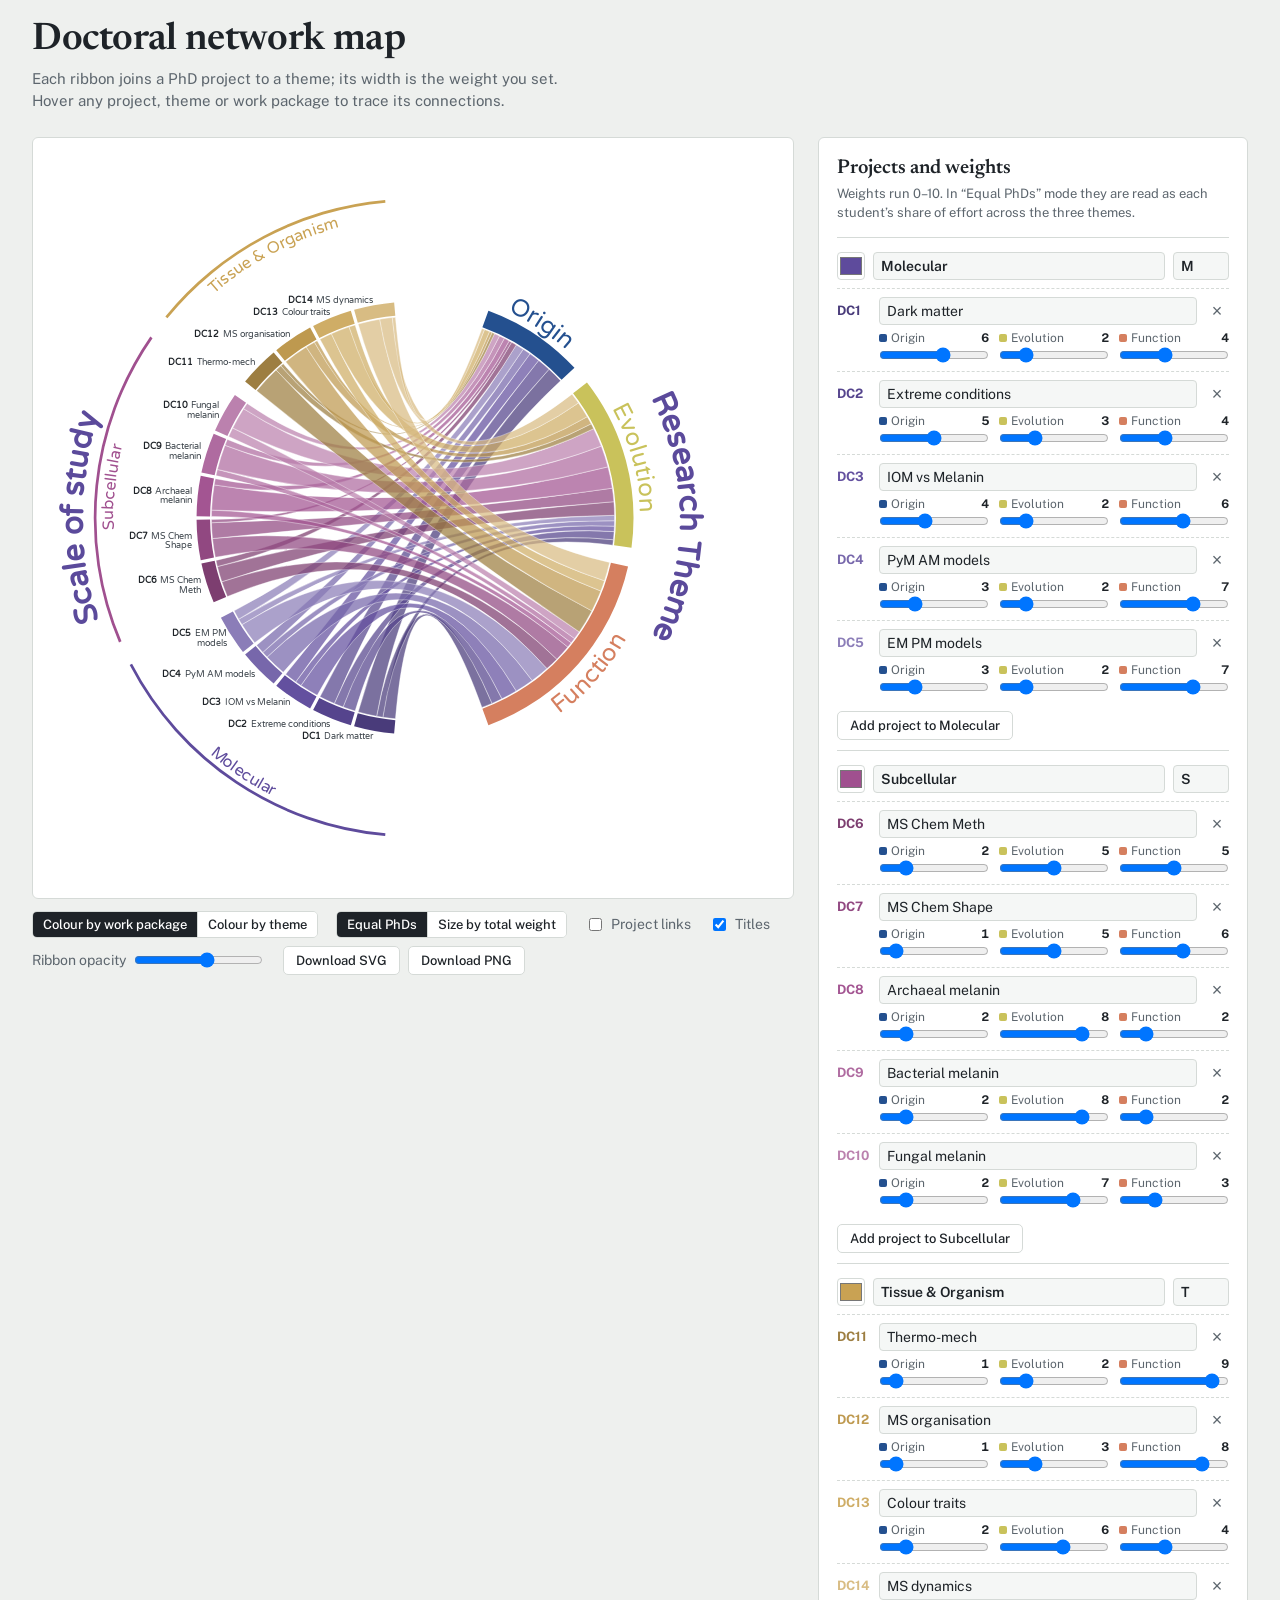
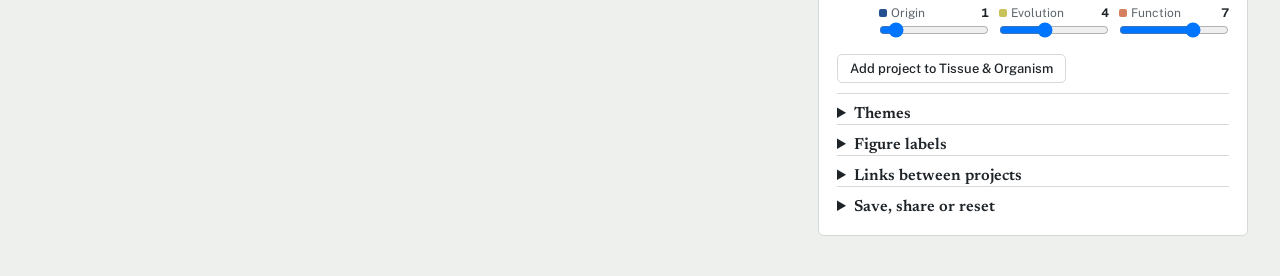
==== commit fb6a4324: "Use Arial Rounded font for figure, with Varela Round fallback Co-Authored-By: Claude Opus 5.5 <norep" ====
--- a/index.html
+++ b/index.html
@@ -6,7 +6,7 @@
 <title>Doctoral network map</title>
 <link rel="preconnect" href="https://fonts.googleapis.com">
 <link rel="preconnect" href="https://fonts.gstatic.com" crossorigin>
-<link href="https://fonts.googleapis.com/css2?family=Newsreader:opsz,wght@6..72,500;6..72,600&family=Public+Sans:wght@400;500;600;700&display=swap" rel="stylesheet">
+<link href="https://fonts.googleapis.com/css2?family=Newsreader:opsz,wght@6..72,500;6..72,600&family=Public+Sans:wght@400;500;600;700&family=Varela+Round&display=swap" rel="stylesheet">
 <style>
 :root{
   box-sizing:border-box;
@@ -242,7 +242,7 @@
 
 /* ---------- figure ---------- */
 const R=300, TRK=20, VB=550;
-const FONT='Public Sans, Helvetica, Arial, sans-serif';
+const FONT="'Arial Rounded MT Bold','Arial Rounded MT','Varela Round',Arial,sans-serif";
 function splitTitle(t){ // long titles wrap onto two lines at the space nearest the middle
   if(t.length<=10||t.indexOf(' ')<0)return [t];
   const mid=t.length/2;let best=-1;
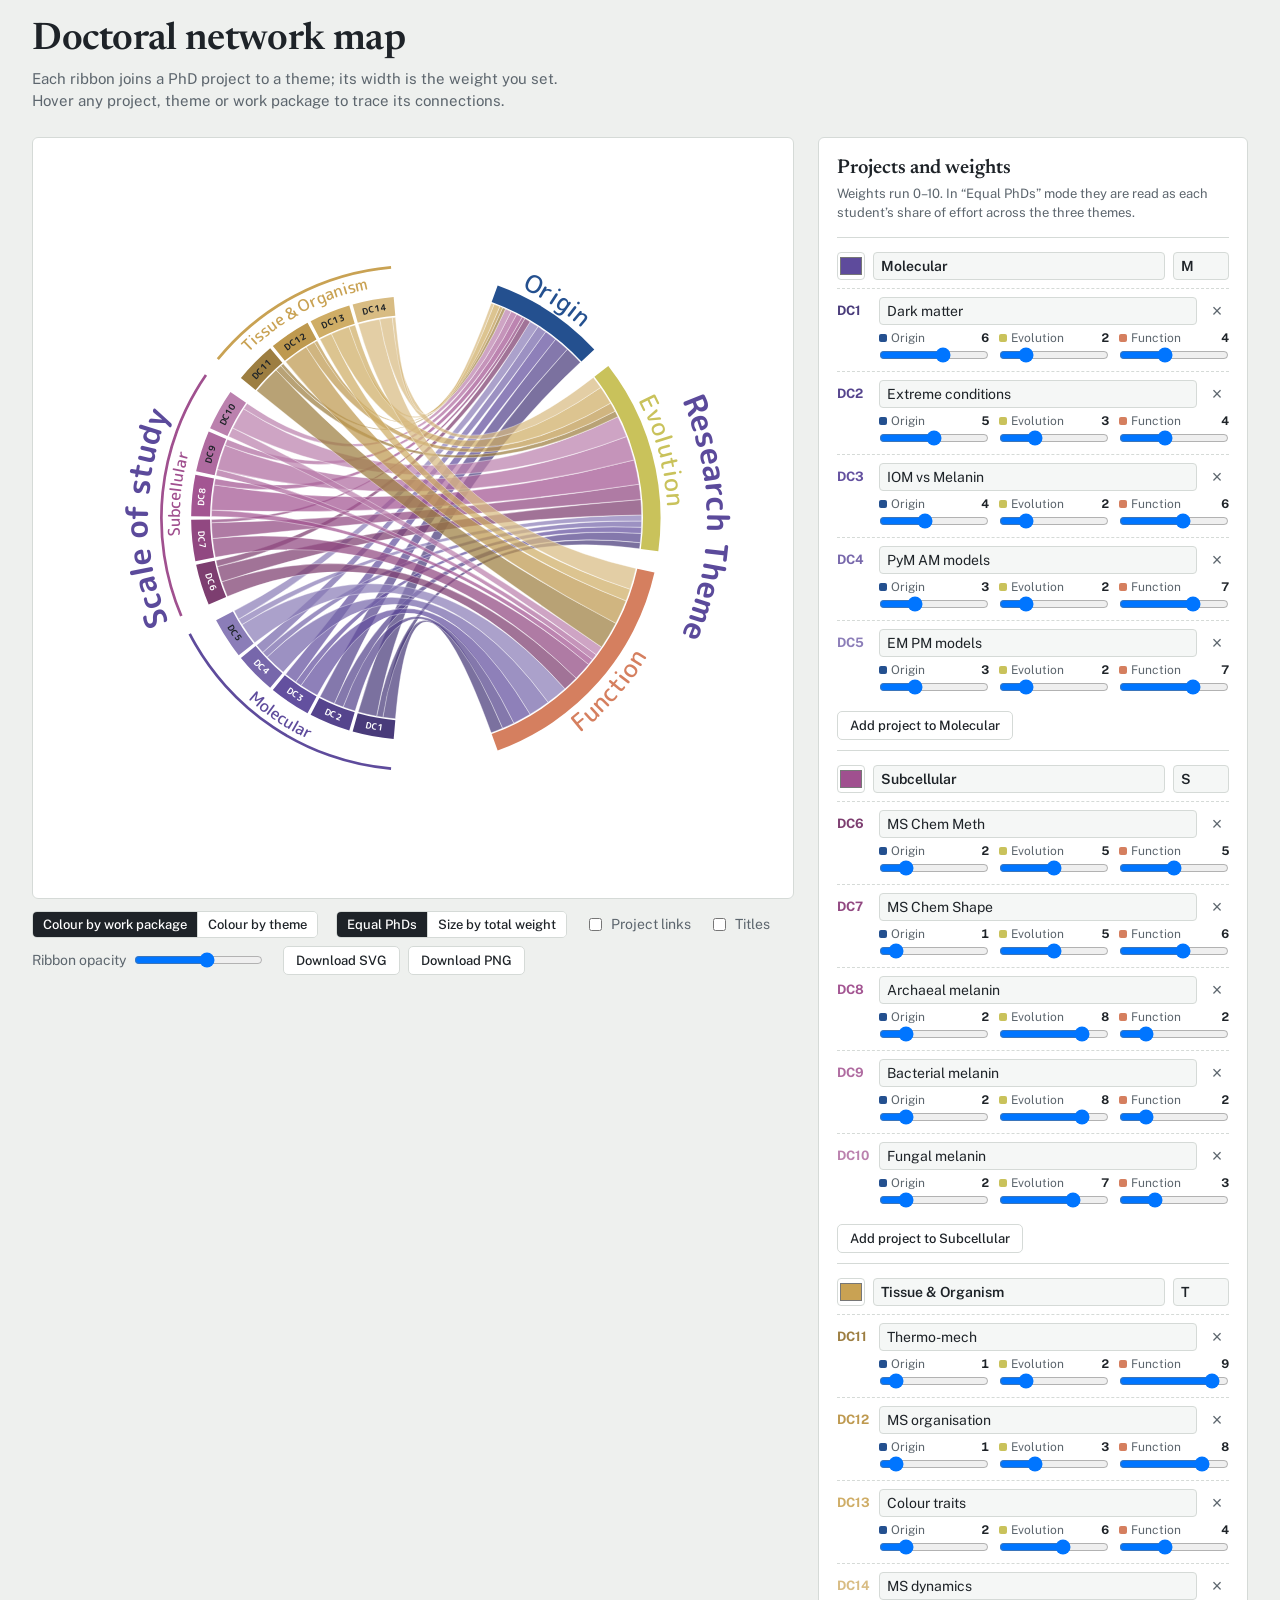
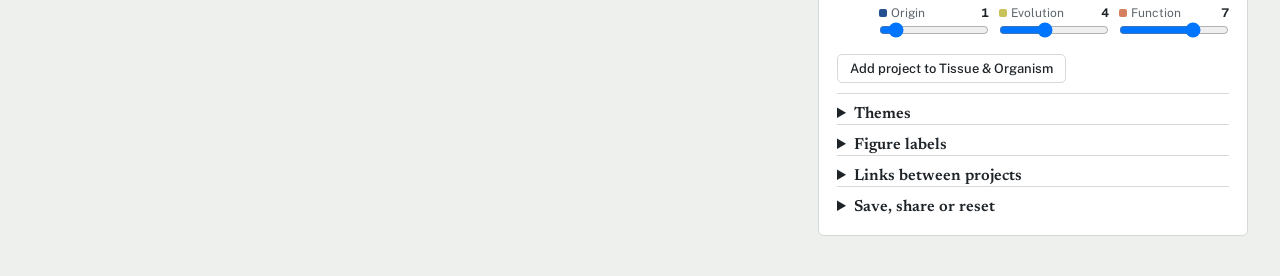
==== commit 82dcf7a9: "Codes on project blocks, wider theme arcs, M PLUS Rounded fallback - Project titles off by default; " ====
--- a/index.html
+++ b/index.html
@@ -6,7 +6,7 @@
 <title>Doctoral network map</title>
 <link rel="preconnect" href="https://fonts.googleapis.com">
 <link rel="preconnect" href="https://fonts.gstatic.com" crossorigin>
-<link href="https://fonts.googleapis.com/css2?family=Newsreader:opsz,wght@6..72,500;6..72,600&family=Public+Sans:wght@400;500;600;700&family=Varela+Round&display=swap" rel="stylesheet">
+<link href="https://fonts.googleapis.com/css2?family=Newsreader:opsz,wght@6..72,500;6..72,600&family=Public+Sans:wght@400;500;600;700&family=M+PLUS+Rounded+1c:wght@500;700;800&display=swap" rel="stylesheet">
 <style>
 :root{
   box-sizing:border-box;
@@ -149,6 +149,7 @@
         <label>Heading for theme side <input type="text" data-lb="right"></label>
         <label class="chk"><input type="color" data-lb="color" aria-label="Heading colour"> Heading colour</label>
         <label class="chk"><input type="checkbox" data-lo="showLegend"> Show legend</label>
+        <label>Theme arc distance <input type="range" data-lo="themeGap" min="0" max="80" step="5"></label>
         <label class="chk"><input type="checkbox" data-lo="showShares"> Show each theme’s % of effort</label>
       </div>
     </details>
@@ -180,7 +181,7 @@
 const KEY='phd-network-map-v2';
 let uid=0; const nid=p=>p+(Date.now().toString(36))+(uid++);
 
-const DEF_OPTS={colorBy:'wp',sizing:'equal',showLinks:false,showTitles:true,opacity:0.72,showLegend:false,showShares:false};
+const DEF_OPTS={colorBy:'wp',sizing:'equal',showLinks:false,showTitles:false,opacity:0.72,showLegend:false,showShares:false,themeGap:40};
 const DEF_LABELS={prefix:'DC',numbering:'global',left:'Scale of study',right:'Research Theme',color:'#5B4A9B'};
 function example(){
   const wps=[
@@ -220,6 +221,7 @@
   return '#'+((1<<24)+(r<<16)+(g<<8)+b).toString(16).slice(1);
 }
 function ordered(){const o=[];S.wps.forEach(wp=>S.projects.filter(p=>p.wp===wp.id).forEach(p=>o.push(p)));return o;}
+function lum(hex){const n=parseInt(hex.slice(1),16);const c=[n>>16,n>>8&255,n&255].map(v=>{v/=255;return v<=0.03928?v/12.92:Math.pow((v+0.055)/1.055,2.4);});return 0.2126*c[0]+0.7152*c[1]+0.0722*c[2];}
 function codeOf(p){if(S.labels.numbering==='global')return (S.labels.prefix||'')+(ordered().indexOf(p)+1);const wp=S.wps.find(w=>w.id===p.wp);const list=S.projects.filter(q=>q.wp===p.wp);return (wp?wp.code:'?')+(list.indexOf(p)+1);}
 function projColor(p){const list=S.projects.filter(q=>q.wp===p.wp);const i=list.indexOf(p),n=list.length;const wp=S.wps.find(w=>w.id===p.wp);
   const t=n>1?(-0.22+0.5*i/(n-1)):0;return shade(wp.color,t);}
@@ -228,10 +230,10 @@
   const L=(a1-a0)>Math.PI?1:0;const p0=pt(a0,r1),p1=pt(a1,r1),p2=pt(a1,r0),p3=pt(a0,r0);
   return `M${f(p0[0])},${f(p0[1])}A${r1},${r1} 0 ${L} 1 ${f(p1[0])},${f(p1[1])}L${f(p2[0])},${f(p2[1])}A${r0},${r0} 0 ${L} 0 ${f(p3[0])},${f(p3[1])}Z`;
 }
-function ribbon(r,s0,s1,t0,t1){
-  const a=pt(s0,r),b=pt(s1,r),c=pt(t0,r),d=pt(t1,r);
+function ribbon(r,rt,s0,s1,t0,t1){ // r: project-side radius, rt: theme-side radius
+  const a=pt(s0,r),b=pt(s1,r),c=pt(t0,rt),d=pt(t1,rt);
   const Ls=(s1-s0)>Math.PI?1:0,Lt=(t1-t0)>Math.PI?1:0;
-  return `M${f(a[0])},${f(a[1])}A${r},${r} 0 ${Ls} 1 ${f(b[0])},${f(b[1])}Q0,0 ${f(c[0])},${f(c[1])}A${r},${r} 0 ${Lt} 1 ${f(d[0])},${f(d[1])}Q0,0 ${f(a[0])},${f(a[1])}Z`;
+  return `M${f(a[0])},${f(a[1])}A${r},${r} 0 ${Ls} 1 ${f(b[0])},${f(b[1])}Q0,0 ${f(c[0])},${f(c[1])}A${rt},${rt} 0 ${Lt} 1 ${f(d[0])},${f(d[1])}Q0,0 ${f(a[0])},${f(a[1])}Z`;
 }
 function arcPath(a0,a1,r){ // for textPath; flips on lower half so text reads upright
   const mid=(a0+a1)/2;const flip=mid>Math.PI/2&&mid<Math.PI*1.5;
@@ -242,7 +244,7 @@
 
 /* ---------- figure ---------- */
 const R=300, TRK=20, VB=550;
-const FONT="'Arial Rounded MT Bold','Arial Rounded MT','Varela Round',Arial,sans-serif";
+const FONT="'Arial Rounded MT Bold','Arial Rounded MT','M PLUS Rounded 1c',Arial,sans-serif";
 function splitTitle(t){ // long titles wrap onto two lines at the space nearest the middle
   if(t.length<=10||t.indexOf(' ')<0)return [t];
   const mid=t.length/2;let best=-1;
@@ -250,7 +252,7 @@
   return [t.slice(0,best),t.slice(best+1)];
 }
 function build(){
-  const O=S.opts, T=S.themes;
+  const O=S.opts, T=S.themes, RT=R+Math.max(0,Math.min(80,+O.themeGap||0));
   const projs=[];S.wps.forEach(wp=>S.projects.filter(p=>p.wp===wp.id).forEach(p=>projs.push(p)));
   // values per project per theme
   const vals=projs.map(p=>{const s=p.w.reduce((a,b)=>a+b,0);
@@ -289,7 +291,7 @@
     for(let j=2;j>=0;j--){const v=vals[i][j];if(v<=0)continue;const w=v*ks;
       const t=tPos[i+'_'+j];
       const col=O.colorBy==='wp'?projColor(p):T[j].color;
-      ribs.push(`<path class="rib" data-p="${p.id}" data-t="${j}" data-wpr="${p.wp}" data-r="${i}_${j}" d="${ribbon(R-2,s,s+w,t[0],t[1])}" fill="${col}" fill-opacity="${O.opacity}" stroke="#FFFFFF" stroke-opacity="0.7" stroke-width="0.8"/>`);
+      ribs.push(`<path class="rib" data-p="${p.id}" data-t="${j}" data-wpr="${p.wp}" data-r="${i}_${j}" d="${ribbon(R-2,RT-2,s,s+w,t[0],t[1])}" fill="${col}" fill-opacity="${O.opacity}" stroke="#FFFFFF" stroke-opacity="0.7" stroke-width="0.8"/>`);
       s+=w;}
   });
   out+=`<g>${ribs.join('')}</g>`;
@@ -303,9 +305,16 @@
   }
 
   // project tracks + labels
+  // without titles, codes sit on a thicker track and follow the curve
+  const PT=O.showTitles?TRK:28;
   projs.forEach((p,i)=>{
     const [a0,a1]=pa[i];const col=projColor(p);const m=(a0+a1)/2;
-    out+=`<path class="trk" data-p="${p.id}" d="${annulus(a0,a1,R,R+TRK)}" fill="${col}"/>`;
+    out+=`<path class="trk" data-p="${p.id}" d="${annulus(a0,a1,R,R+PT)}" fill="${col}"/>`;
+    if(!O.showTitles){
+      const fl=arcPath(a0,a1,1).flip,ap=arcPath(a0,a1,R+PT/2+(fl?4.5:-4.5));
+      out+=`<path id="pcl${i}" d="${ap.d}" fill="none"/><text data-p="${p.id}" font-family="${FONT}" font-size="13" font-weight="700" fill="${lum(col)>0.21?'#1E2328':'#FFFFFF'}"><textPath href="#pcl${i}" startOffset="50%" text-anchor="middle">${esc(codeOf(p))}</textPath></text>`;
+      return;
+    }
     const left=m>Math.PI;
     const title=p.title.length>28?p.title.slice(0,27)+'…':p.title;
     // horizontal labels; wrap only on the flanks, where neighbours are stacked vertically with room to spare
@@ -316,7 +325,7 @@
     out+=`<text data-p="${p.id}" x="${f(lx)}" y="${f(ly)}" text-anchor="${left?'end':'start'}" dominant-baseline="central" font-family="${FONT}" font-size="13" fill="#1E2328">${txt}</text>`;
   });
   // WP brackets: thin outer arc, name just inside it
-  const rb=O.showTitles?468:395;
+  const rb=O.showTitles?468:R+PT+42;
   S.wps.forEach((wp,k)=>{
     const idx=projs.map((p,i)=>p.wp===wp.id?i:-1).filter(i=>i>=0);if(!idx.length)return;
     const a0=pa[idx[0]][0],a1=pa[idx[idx.length-1]][1];
@@ -326,18 +335,18 @@
   });
   // theme tracks
   ta.forEach(([a0,a1],j)=>{
-    out+=`<path class="trk" data-t="${j}" d="${annulus(a0,a1,R,R+TRK+6)}" fill="${T[j].color}"/>`;
-    const ap=arcPath(a0,a1,R+TRK+(arcPath(a0,a1,1).flip?42:16));
+    out+=`<path class="trk" data-t="${j}" d="${annulus(a0,a1,RT,RT+TRK+6)}" fill="${T[j].color}"/>`;
+    const ap=arcPath(a0,a1,RT+TRK+(arcPath(a0,a1,1).flip?42:16));
     out+=`<path id="thl${j}" d="${ap.d}" fill="none"/><text data-t="${j}" font-family="${FONT}" font-size="36" font-weight="500" fill="${T[j].color}"><textPath href="#thl${j}" startOffset="50%" text-anchor="middle">${esc(T[j].name)}</textPath></text>`;
     if(O.showShares){
       const tot=tTot.reduce((x,y)=>x+y,0);
-      const ap2=arcPath(a0,a1,R+TRK+(arcPath(a0,a1,1).flip?66:54));
+      const ap2=arcPath(a0,a1,RT+TRK+(arcPath(a0,a1,1).flip?66:54));
       out+=`<path id="ths${j}" d="${ap2.d}" fill="none"/><text font-family="${FONT}" font-size="14" fill="#5D666E"><textPath href="#ths${j}" startOffset="50%" text-anchor="middle">${tot?Math.round(100*tTot[j]/tot):0}% of network effort</textPath></text>`;
     }
   });
   // side headings
   const Lb=S.labels;
-  [[P0,P1,rb+22,Lb.left,'hl'],[T0,T1,O.showShares?R+TRK+92:R+TRK+74,Lb.right,'hr']].forEach(([a0,a1,r,txt,id])=>{
+  [[P0,P1,rb+22,Lb.left,'hl'],[T0,T1,O.showShares?RT+TRK+92:RT+TRK+74,Lb.right,'hr']].forEach(([a0,a1,r,txt,id])=>{
     if(!txt)return;const ap=arcPath(a0,a1,r);
     out+=`<path id="${id}" d="${ap.d}" fill="none"/><text font-family="${FONT}" font-size="46" font-weight="700" fill="${Lb.color}"><textPath href="#${id}" startOffset="50%" text-anchor="middle">${esc(txt)}</textPath></text>`;
   });
@@ -415,10 +424,10 @@
 const labelsEl=document.getElementById('labels');
 function syncLabels(){
   labelsEl.querySelectorAll('[data-lb]').forEach(el=>{if(document.activeElement!==el)el.value=S.labels[el.dataset.lb];});
-  labelsEl.querySelectorAll('[data-lo]').forEach(el=>{el.checked=!!S.opts[el.dataset.lo];});
+  labelsEl.querySelectorAll('[data-lo]').forEach(el=>{if(el.type==='checkbox')el.checked=!!S.opts[el.dataset.lo];else el.value=S.opts[el.dataset.lo];});
 }
 labelsEl.addEventListener('input',e=>{const t=e.target;
-  if(t.dataset.lb)S.labels[t.dataset.lb]=t.value;else if(t.dataset.lo)S.opts[t.dataset.lo]=t.checked;else return;
+  if(t.dataset.lb)S.labels[t.dataset.lb]=t.value;else if(t.dataset.lo)S.opts[t.dataset.lo]=t.type==='checkbox'?t.checked:+t.value;else return;
   changed(false);});
 labelsEl.addEventListener('change',e=>{const k=e.target.dataset.lb;if(k==='prefix'||k==='numbering')renderEditor();});
 function projOptions(sel){
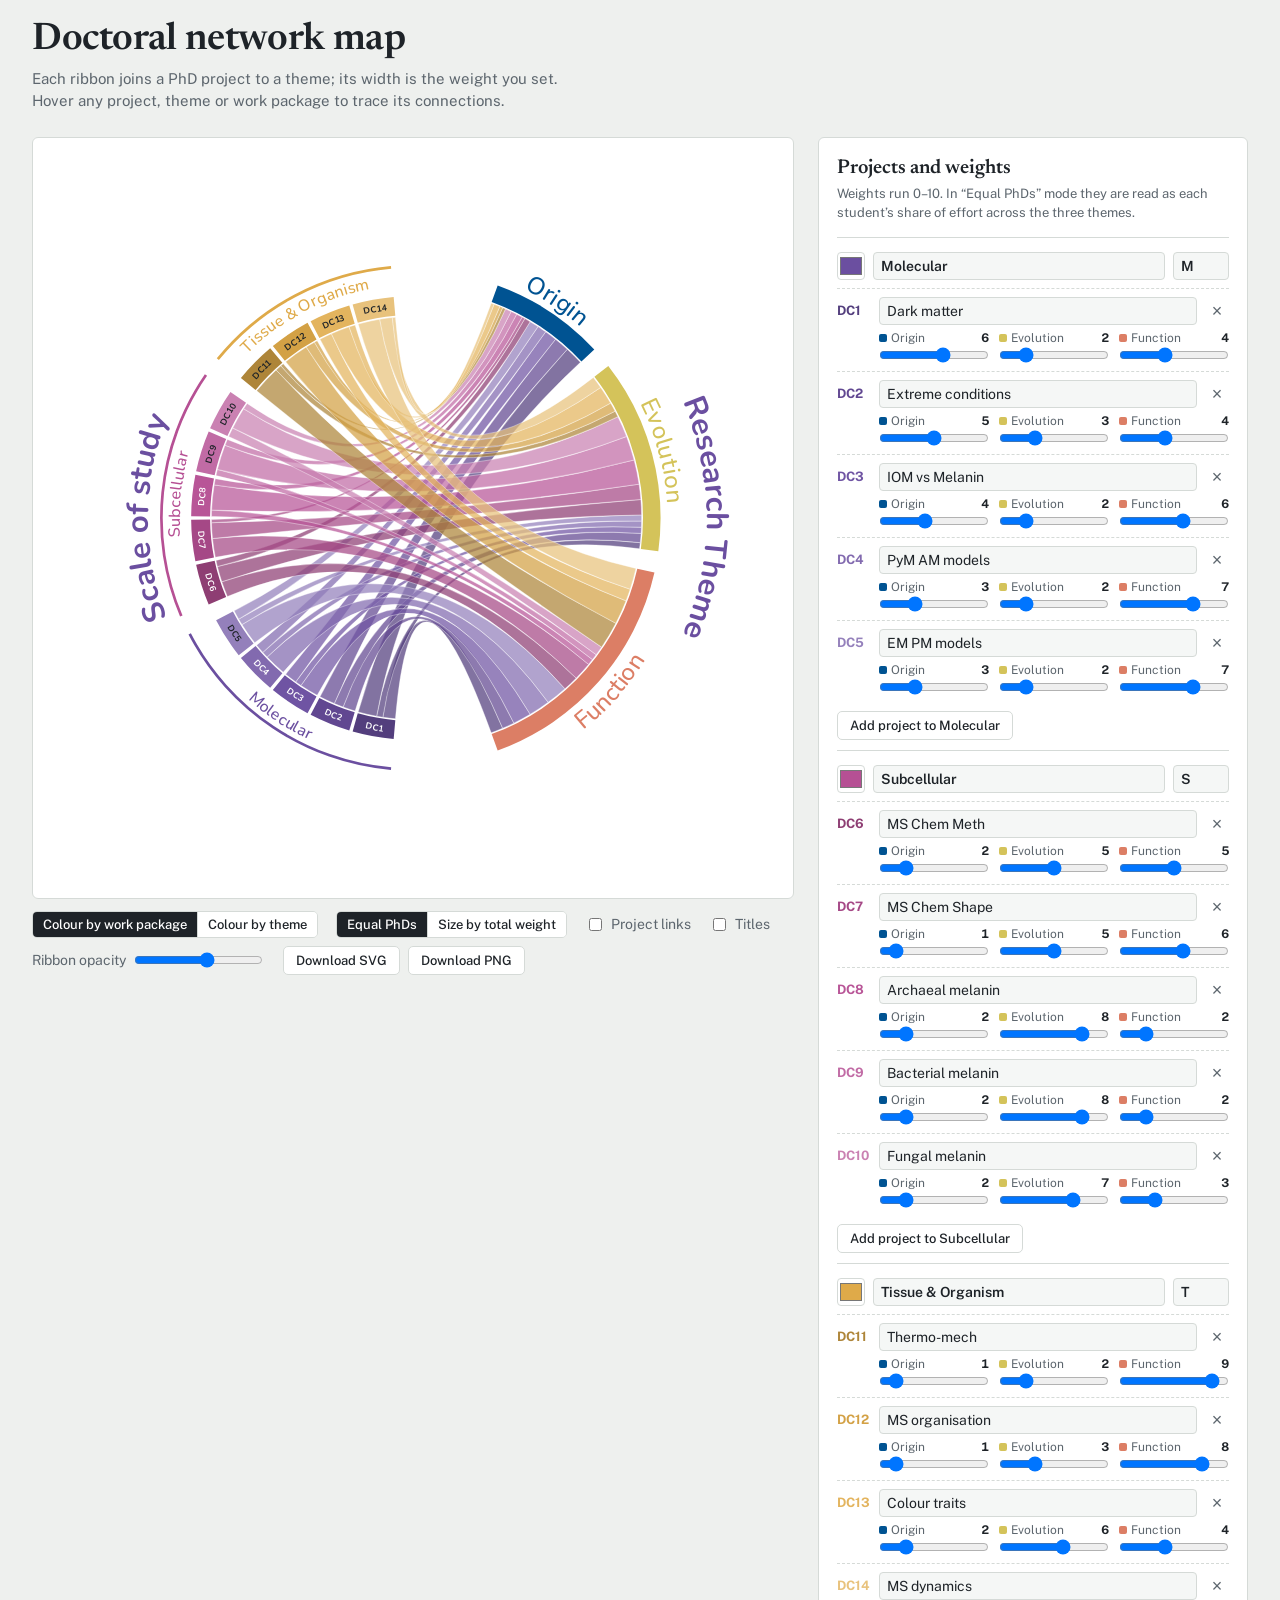
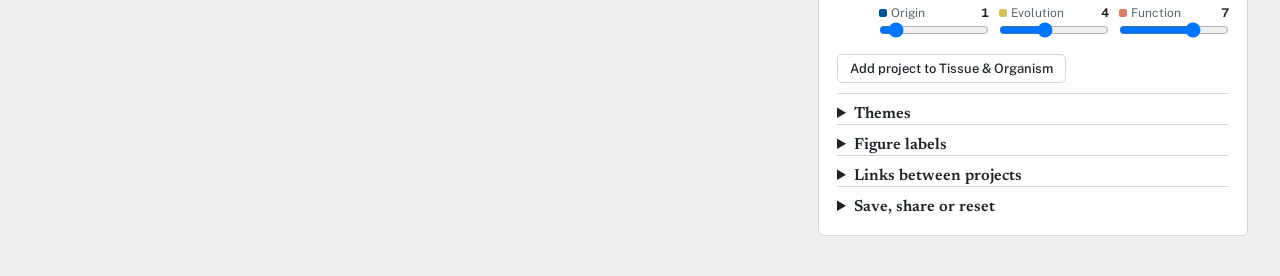
==== commit 57fba5c1: "Apply official colour palette and Nunito fallback font - Work packages: Molecular #6B4FA0, Subcellul" ====
--- a/index.html
+++ b/index.html
@@ -6,7 +6,7 @@
 <title>Doctoral network map</title>
 <link rel="preconnect" href="https://fonts.googleapis.com">
 <link rel="preconnect" href="https://fonts.gstatic.com" crossorigin>
-<link href="https://fonts.googleapis.com/css2?family=Newsreader:opsz,wght@6..72,500;6..72,600&family=Public+Sans:wght@400;500;600;700&family=M+PLUS+Rounded+1c:wght@500;700;800&display=swap" rel="stylesheet">
+<link href="https://fonts.googleapis.com/css2?family=Newsreader:opsz,wght@6..72,500;6..72,600&family=Public+Sans:wght@400;500;600;700&family=Nunito:wght@500;700;800&display=swap" rel="stylesheet">
 <style>
 :root{
   box-sizing:border-box;
@@ -182,12 +182,12 @@
 let uid=0; const nid=p=>p+(Date.now().toString(36))+(uid++);
 
 const DEF_OPTS={colorBy:'wp',sizing:'equal',showLinks:false,showTitles:false,opacity:0.72,showLegend:false,showShares:false,themeGap:40};
-const DEF_LABELS={prefix:'DC',numbering:'global',left:'Scale of study',right:'Research Theme',color:'#5B4A9B'};
+const DEF_LABELS={prefix:'DC',numbering:'global',left:'Scale of study',right:'Research Theme',color:'#6B4FA0'};
 function example(){
   const wps=[
-    {id:'wpM',name:'Molecular',code:'M',color:'#5E4B9C'},
-    {id:'wpS',name:'Subcellular',code:'S',color:'#A0508F'},
-    {id:'wpT',name:'Tissue & Organism',code:'T',color:'#C9A253'}
+    {id:'wpM',name:'Molecular',code:'M',color:'#6B4FA0'},
+    {id:'wpS',name:'Subcellular',code:'S',color:'#B65094'},
+    {id:'wpT',name:'Tissue & Organism',code:'T',color:'#DFAA49'}
   ];
   // [title, Origin, Evolution, Function] — weights are placeholders estimated from the reference figure
   const P={
@@ -198,7 +198,7 @@
   const projects=[];
   wps.forEach(wp=>P[wp.id].forEach((r,i)=>projects.push({id:wp.id+'p'+i,wp:wp.id,title:r[0],w:r.slice(1)})));
   return {
-    themes:[{name:'Origin',color:'#24508F'},{name:'Evolution',color:'#C9C25B'},{name:'Function',color:'#D57F5F'}],
+    themes:[{name:'Origin',color:'#005392'},{name:'Evolution',color:'#D4C35A'},{name:'Function',color:'#DC7E65'}],
     wps, projects, links:[],
     opts:{...DEF_OPTS}, labels:{...DEF_LABELS}
   };
@@ -244,7 +244,7 @@
 
 /* ---------- figure ---------- */
 const R=300, TRK=20, VB=550;
-const FONT="'Arial Rounded MT Bold','Arial Rounded MT','M PLUS Rounded 1c',Arial,sans-serif";
+const FONT="'Arial Rounded MT Bold','Arial Rounded MT','Nunito',Arial,sans-serif";
 function splitTitle(t){ // long titles wrap onto two lines at the space nearest the middle
   if(t.length<=10||t.indexOf(' ')<0)return [t];
   const mid=t.length/2;let best=-1;
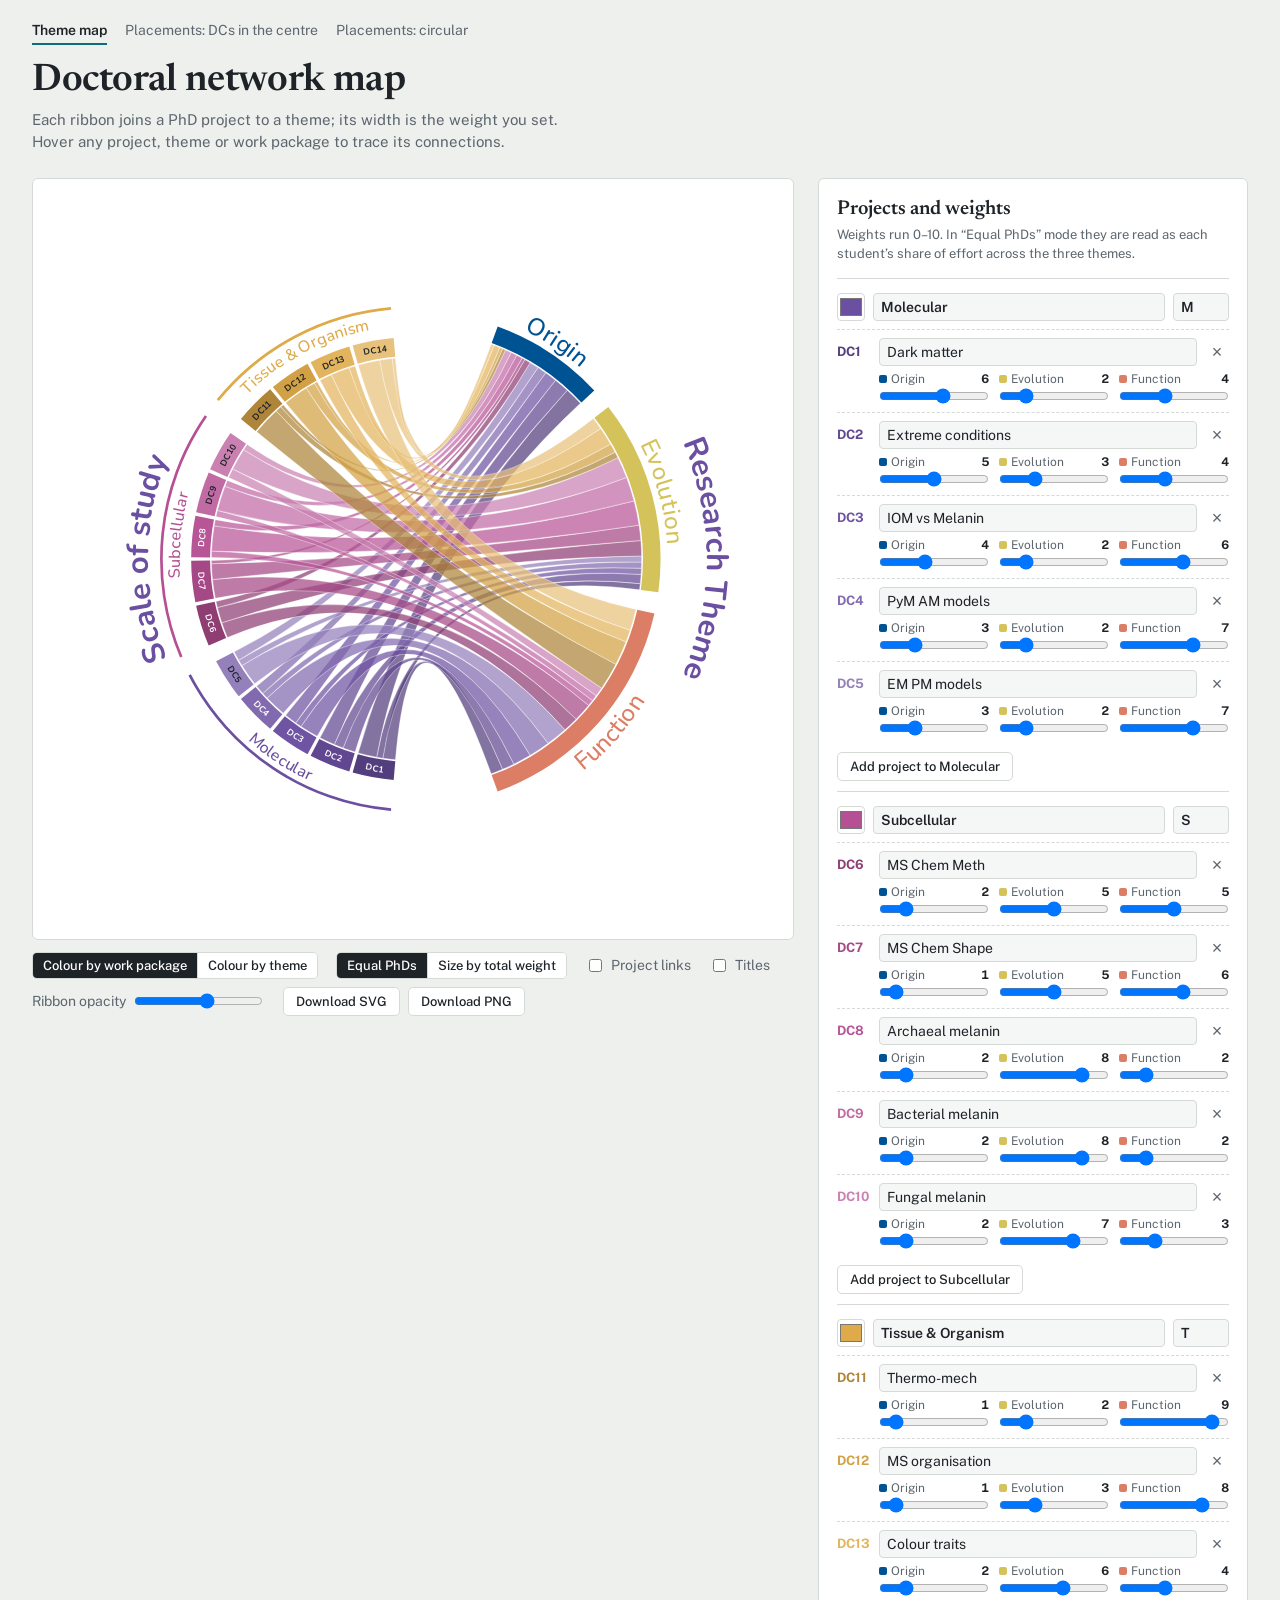
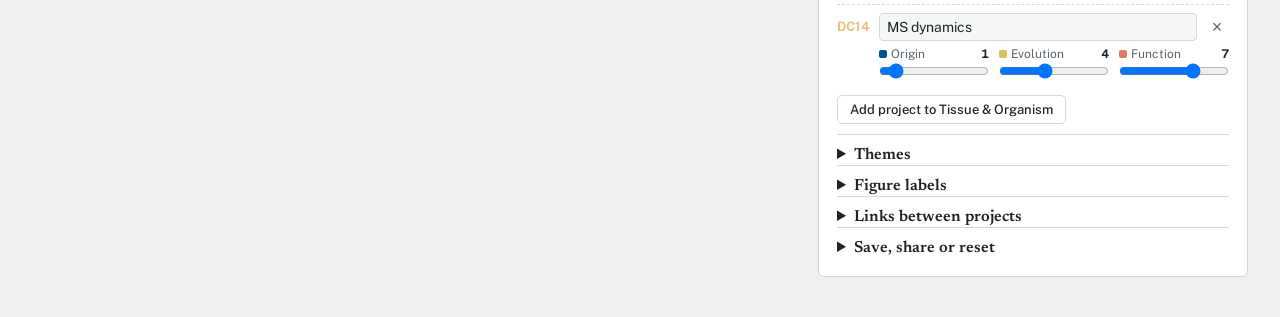
==== commit cd707129: "Add placement maps linking DCs to hosts and secondments Two new pages built from Table_v3.xlsx: DCs " ====
--- a/index.html
+++ b/index.html
@@ -95,10 +95,15 @@
 #fig.focus .trk.on{opacity:1}
 #fig [data-p],#fig [data-t],#fig [data-wp]{cursor:pointer}
 @media (prefers-reduced-motion:reduce){#fig .rib,#fig .link,#tip{transition:none}}
+nav.site{grid-column:1/-1;display:flex;flex-wrap:wrap;gap:4px 18px;font-size:14px;margin-bottom:-8px}
+nav.site a{color:var(--muted);text-decoration:none;padding-bottom:2px;border-bottom:2px solid transparent}
+nav.site a:hover{color:var(--ink)}
+nav.site a[aria-current="page"]{color:var(--ink);font-weight:600;border-bottom-color:var(--accent)}
 </style>
 </head>
 <body>
 <div class="wrap">
+  <nav class="site" aria-label="Maps"><a href="index.html" aria-current="page">Theme map</a><a href="placements-centre.html">Placements: DCs in the centre</a><a href="placements-circular.html">Placements: circular</a></nav>
   <header>
     <div>
       <h1 id="h1">Doctoral network map</h1>
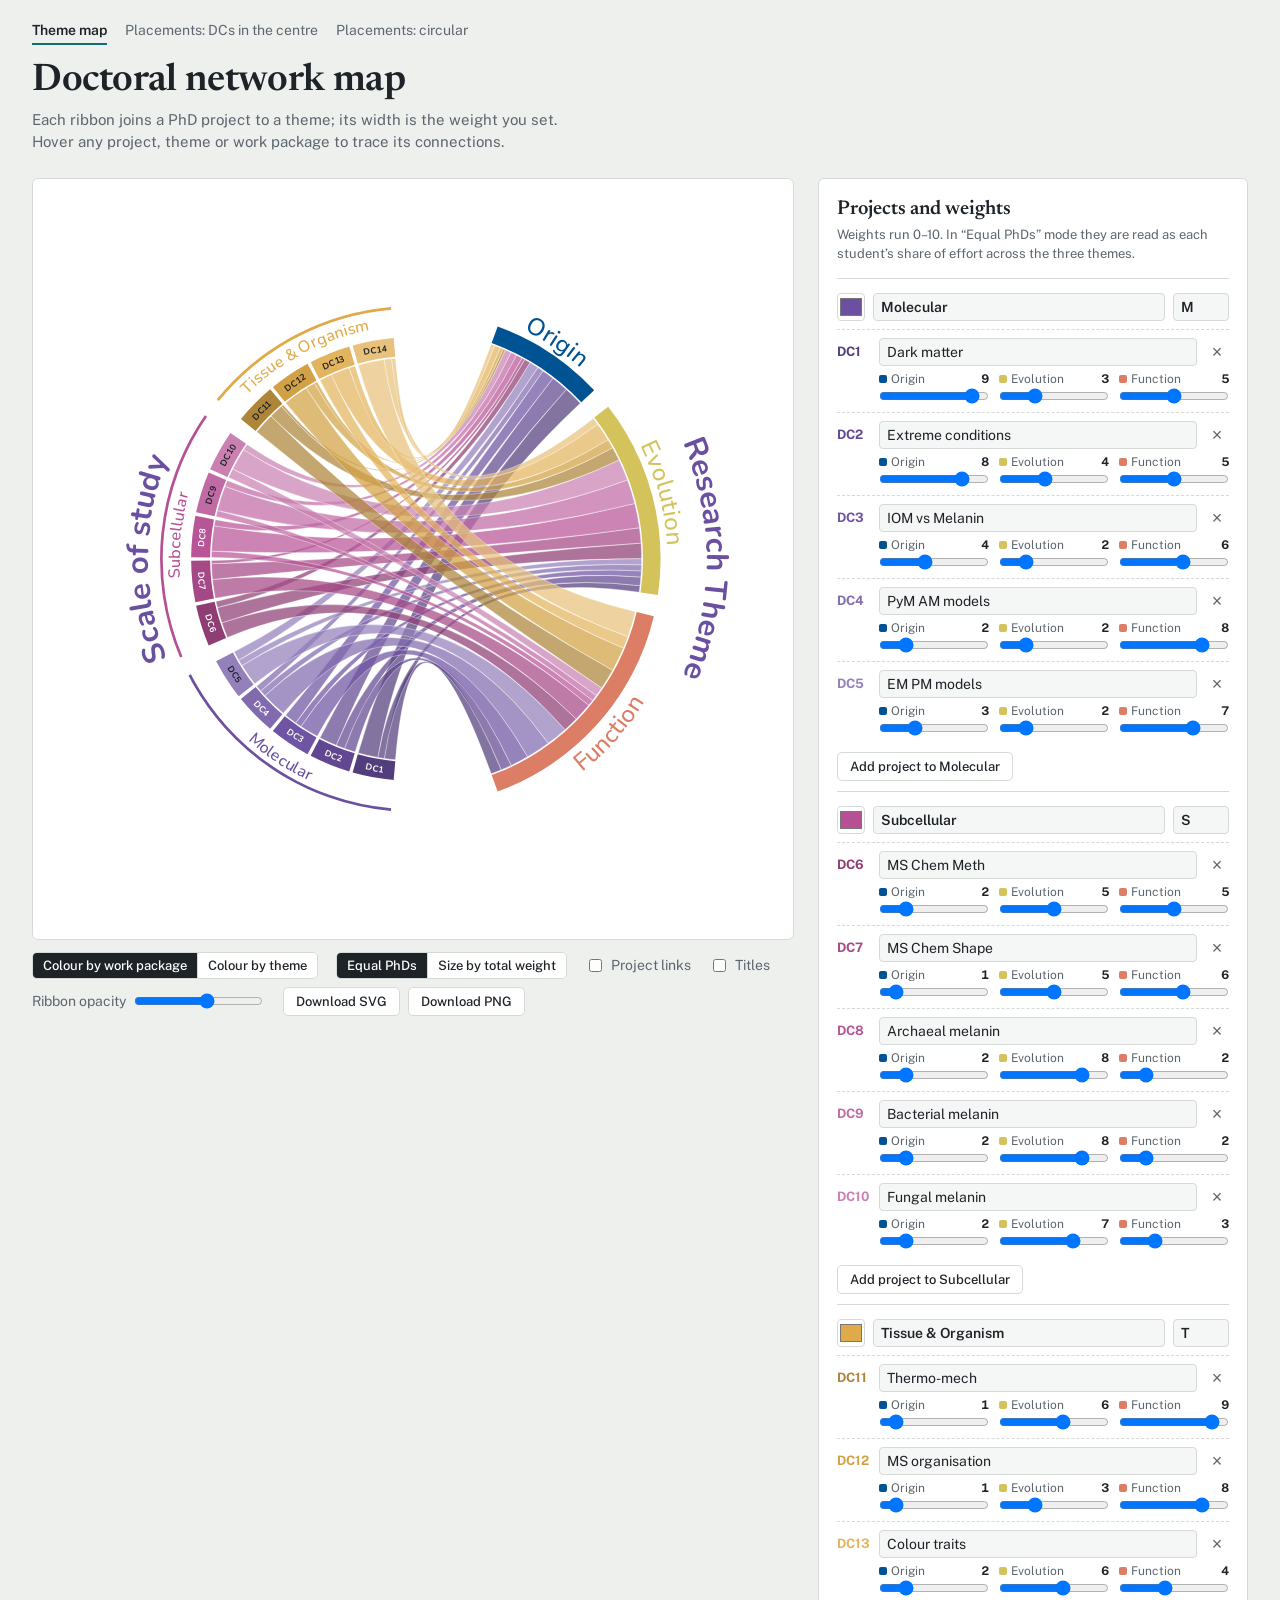
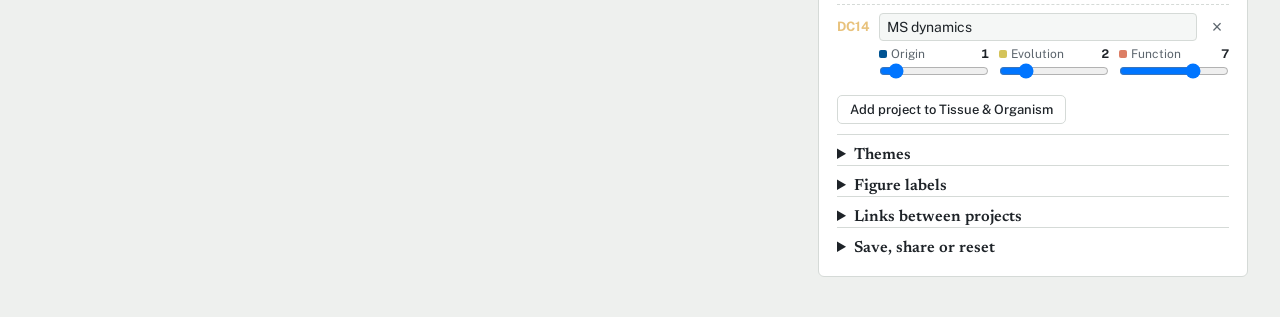
==== commit e86cd996: "Update theme weights for DC1, DC2, DC4, DC11 and DC14 Origin – Evolution – Function: DC1 9–3–5, DC2 " ====
--- a/index.html
+++ b/index.html
@@ -196,9 +196,9 @@
   ];
   // [title, Origin, Evolution, Function] — weights are placeholders estimated from the reference figure
   const P={
-    wpM:[['Dark matter',6,2,4],['Extreme conditions',5,3,4],['IOM vs Melanin',4,2,6],['PyM AM models',3,2,7],['EM PM models',3,2,7]],
+    wpM:[['Dark matter',9,3,5],['Extreme conditions',8,4,5],['IOM vs Melanin',4,2,6],['PyM AM models',2,2,8],['EM PM models',3,2,7]],
     wpS:[['MS Chem Meth',2,5,5],['MS Chem Shape',1,5,6],['Archaeal melanin',2,8,2],['Bacterial melanin',2,8,2],['Fungal melanin',2,7,3]],
-    wpT:[['Thermo-mech',1,2,9],['MS organisation',1,3,8],['Colour traits',2,6,4],['MS dynamics',1,4,7]]
+    wpT:[['Thermo-mech',1,6,9],['MS organisation',1,3,8],['Colour traits',2,6,4],['MS dynamics',1,2,7]]
   };
   const projects=[];
   wps.forEach(wp=>P[wp.id].forEach((r,i)=>projects.push({id:wp.id+'p'+i,wp:wp.id,title:r[0],w:r.slice(1)})));
